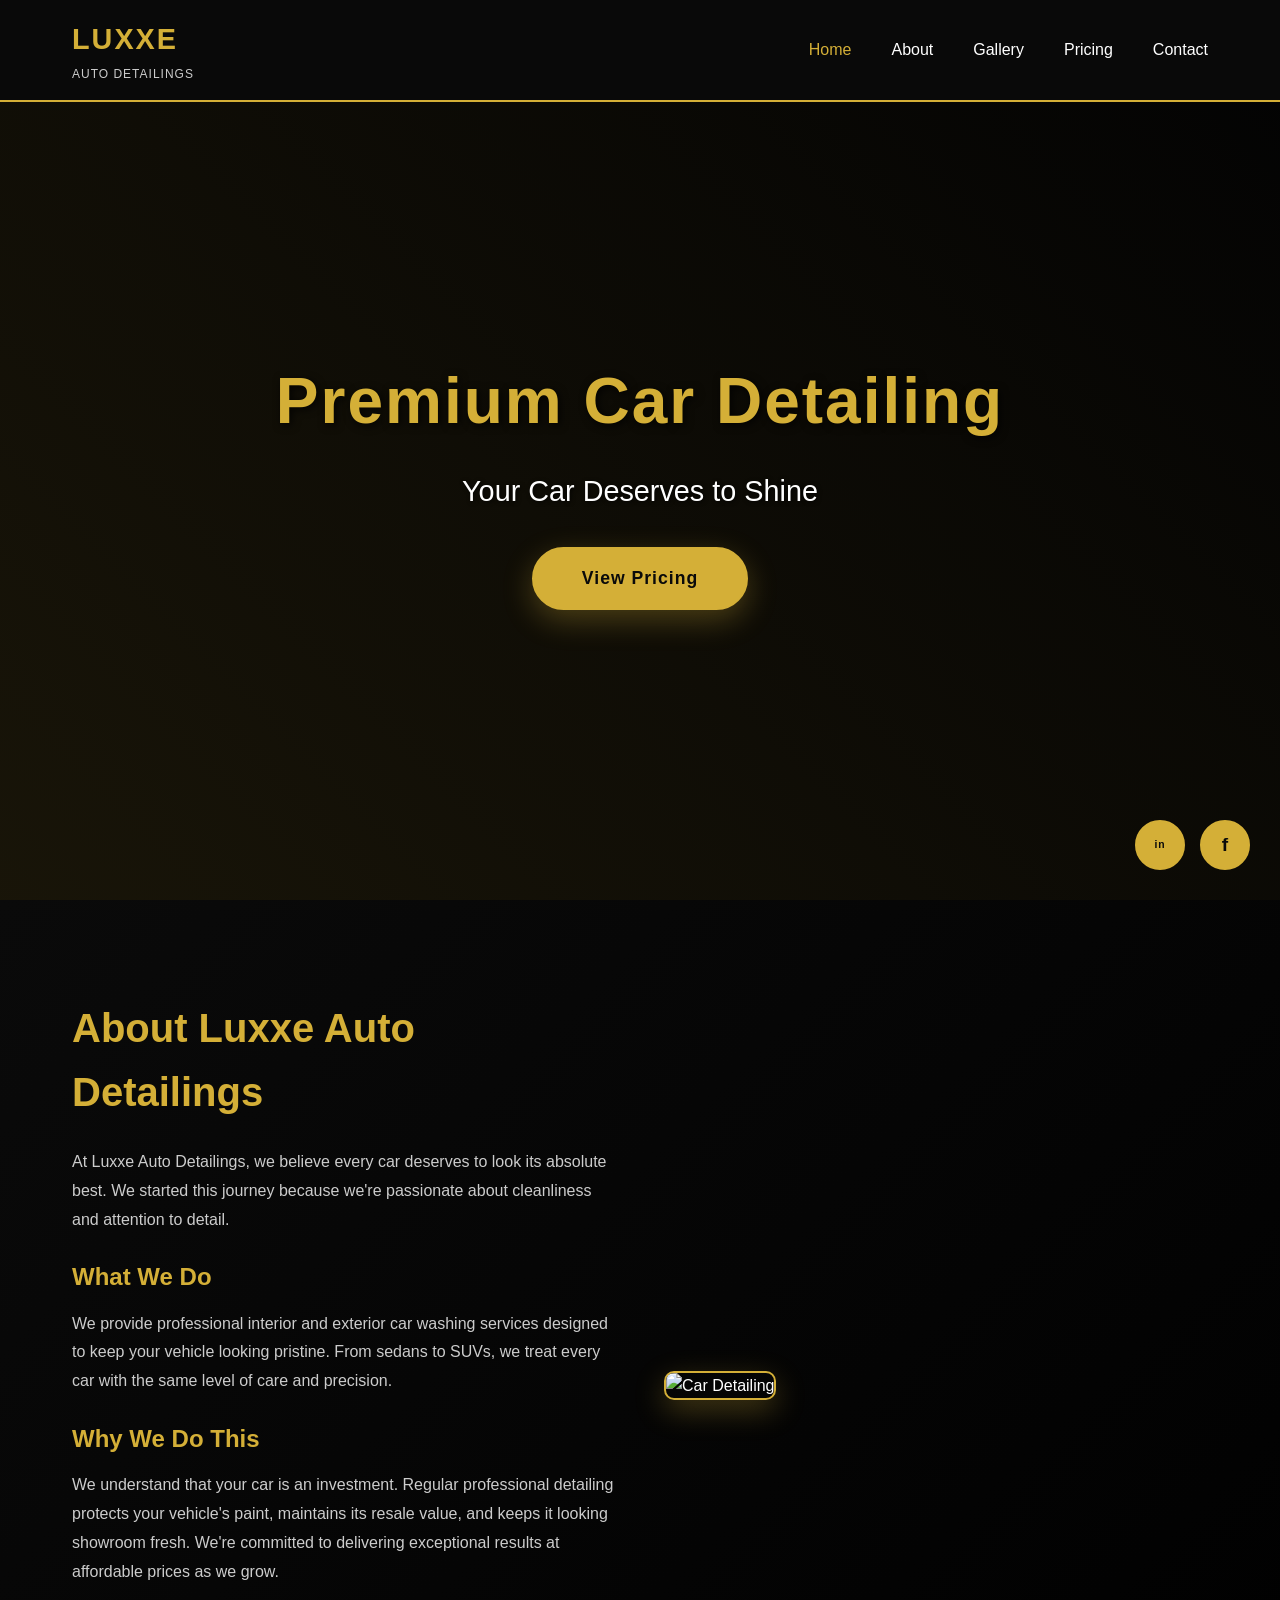
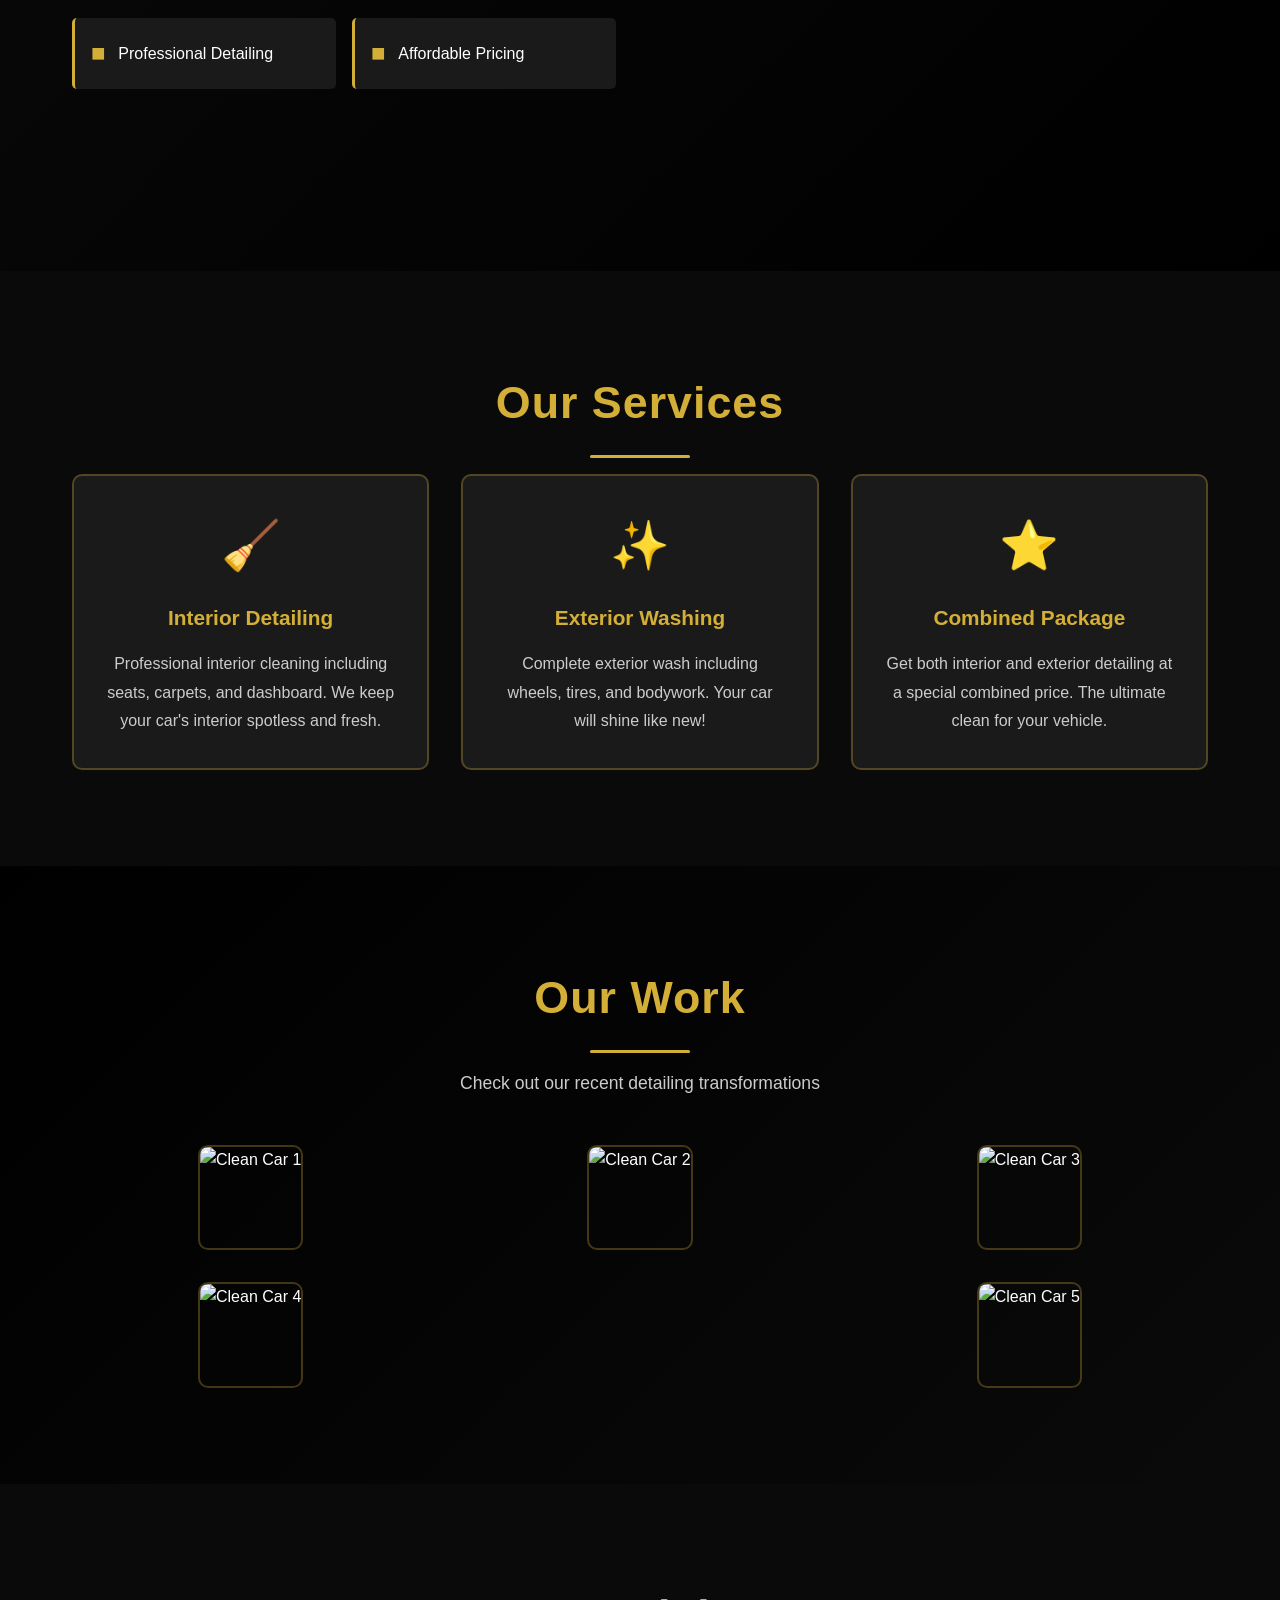
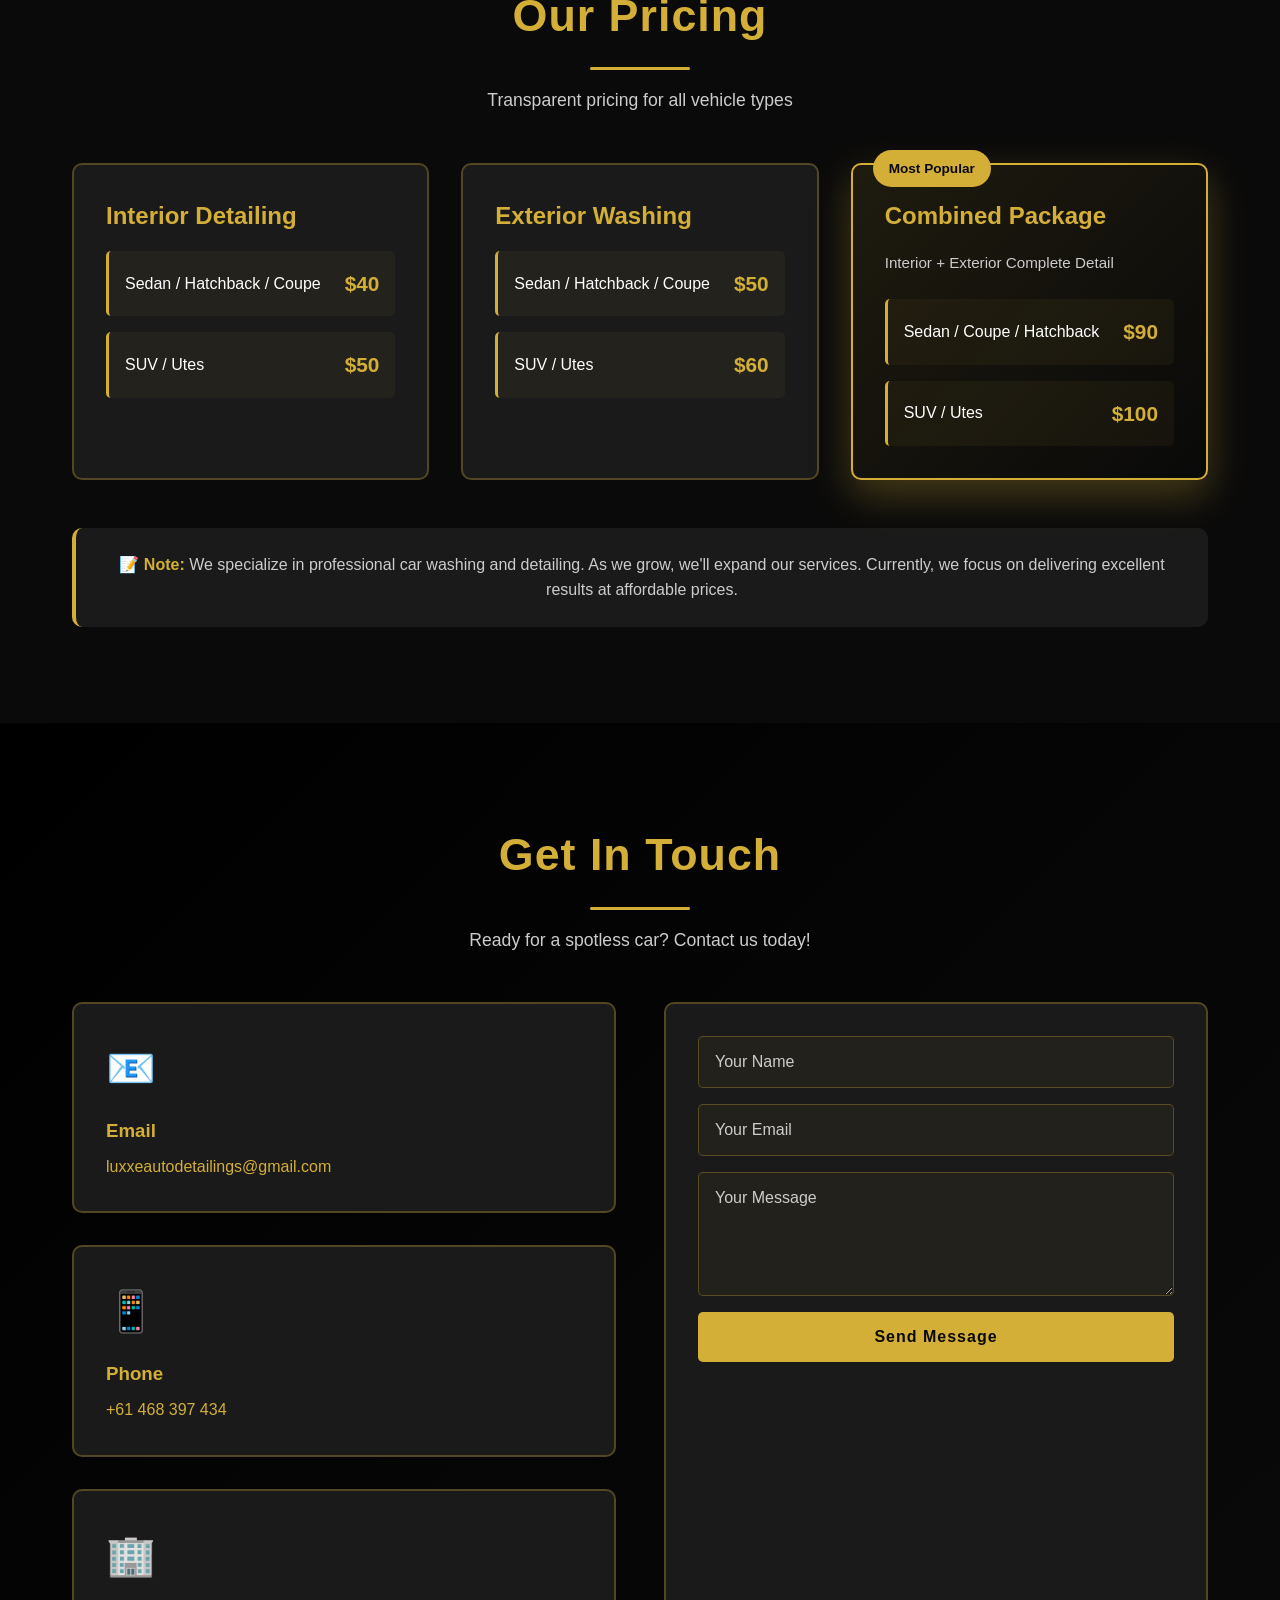
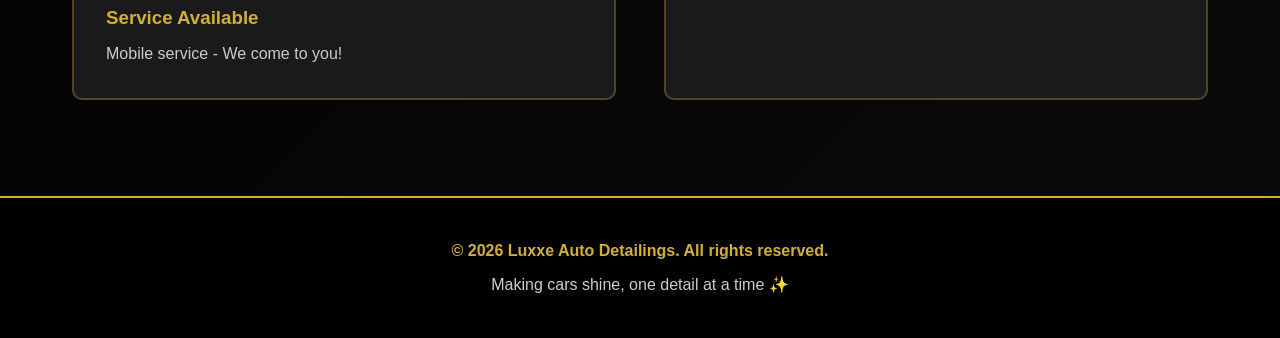
==== index.html @ a170ed8b "Add files via upload" ====
<!DOCTYPE html>
<html lang="en">
<head>
    <meta charset="UTF-8">
    <meta name="viewport" content="width=device-width, initial-scale=1.0">
    <title>Luxxe Auto Detailings - Professional Car Washing</title>
    <link rel="stylesheet" href="styles.css">
</head>
<body>
    <!-- Navigation -->
    <nav class="navbar">
        <div class="nav-container">
            <div class="logo">
                <span class="logo-text">LUXXE</span>
                <span class="logo-subtext">Auto Detailings</span>
            </div>
            <ul class="nav-links">
                <li><a href="#home" class="nav-link">Home</a></li>
                <li><a href="#about" class="nav-link">About</a></li>
                <li><a href="#gallery" class="nav-link">Gallery</a></li>
                <li><a href="#pricing" class="nav-link">Pricing</a></li>
                <li><a href="#contact" class="nav-link">Contact</a></li>
            </ul>
            <div class="hamburger">
                <span></span>
                <span></span>
                <span></span>
            </div>
        </div>
    </nav>

    <!-- Hero Section -->
    <section id="home" class="hero">
        <div class="hero-content">
            <h1>Premium Car Detailing</h1>
            <p>Your Car Deserves to Shine</p>
            <button class="cta-button" onclick="scrollToSection('pricing')">View Pricing</button>
        </div>
        <div class="hero-overlay"></div>
    </section>

    <!-- About Section -->
    <section id="about" class="about">
        <div class="container">
            <div class="about-content">
                <div class="about-text">
                    <h2>About Luxxe Auto Detailings</h2>
                    <p>At Luxxe Auto Detailings, we believe every car deserves to look its absolute best. We started this journey because we're passionate about cleanliness and attention to detail.</p>
                    
                    <h3>What We Do</h3>
                    <p>We provide professional interior and exterior car washing services designed to keep your vehicle looking pristine. From sedans to SUVs, we treat every car with the same level of care and precision.</p>
                    
                    <h3>Why We Do This</h3>
                    <p>We understand that your car is an investment. Regular professional detailing protects your vehicle's paint, maintains its resale value, and keeps it looking showroom fresh. We're committed to delivering exceptional results at affordable prices as we grow.</p>
                    
                    <div class="about-features">
                        <div class="feature">
                            <span class="feature-icon">■</span>
                            <span>Professional Detailing</span>
                        </div>
                        <div class="feature">
                            <span class="feature-icon">■</span>
                            <span>Affordable Pricing</span>
                        </div>
                        <div class="feature">
                            <span class="feature-icon">■</span>
                            <span>Quick Turnaround</span>
                        </div>
                        <div class="feature">
                            <span class="feature-icon">■</span>
                            <span>Attention to Detail</span>
                        </div>
                    </div>
                </div>
                <div class="about-image">
                    <img src="https://irp-cdn.multiscreensite.com/f02c38a6/img_2948.jpg?w=500&h=400&fit=crop" alt="Car Detailing">
                </div>
            </div>
        </div>
    </section>

    <!-- Services Section -->
    <section id="services" class="services">
        <div class="container">
            <h2 class="section-title">Our Services</h2>
            <div class="services-grid">
                <div class="service-card">
                    <div class="service-icon">🧹</div>
                    <h3>Interior Detailing</h3>
                    <p>Professional interior cleaning including seats, carpets, and dashboard. We keep your car's interior spotless and fresh.</p>
                </div>
                <div class="service-card">
                    <div class="service-icon">✨</div>
                    <h3>Exterior Washing</h3>
                    <p>Complete exterior wash including wheels, tires, and bodywork. Your car will shine like new!</p>
                </div>
                <div class="service-card">
                    <div class="service-icon">⭐</div>
                    <h3>Combined Package</h3>
                    <p>Get both interior and exterior detailing at a special combined price. The ultimate clean for your vehicle.</p>
                </div>
            </div>
        </div>
    </section>

    <!-- Gallery Section -->
    <section id="gallery" class="gallery">
        <div class="container">
            <h2 class="section-title">Our Work</h2>
            <p class="gallery-subtitle">Check out our recent detailing transformations</p>
            
            <div class="gallery-grid">
                <div class="gallery-item">
                    <img src="https://omikron.com.au/wp-content/uploads/2024/08/Washing-your-car-regularly.jpg?auto=compress&cs=tinysrgb&w=600" alt="Clean Car 1">
                    <div class="gallery-overlay">
                        <p>Luxury Sedan - Interior & Exterior</p>
                    </div>
                </div>
                <div class="gallery-item">
                    <img src="https://matickautowash.com/wp-content/uploads/Five-Things-To-Look-For-in-a-Car-Wash-scaled.jpg?auto=compress&cs=tinysrgb&w=600" alt="Clean Car 2">
                    <div class="gallery-overlay">
                        <p>Sports Car - Full Detail</p>
                    </div>
                </div>
                <div class="gallery-item">
                    <img src="https://www.valetconnections.com/wp-content/uploads/2022/05/car-detailing.jpg?auto=compress&cs=tinysrgb&w=600" alt="Clean Car 3">
                    <div class="gallery-overlay">
                        <p>SUV - Interior Cleaning</p>
                    </div>
                </div>
                <div class="gallery-item">
                    <img src="https://getneat.com.au/cdn/shop/files/IMG_2322.jpg?v=1737007257&width=4032?auto=compress&cs=tinysrgb&w=600" alt="Clean Car 4">
                    <div class="gallery-overlay">
                        <p>Hatchback - Exterior Wash</p>
                    </div>
                </div>
                <div class="gallery-item">
                    <img src="https://conciergecarwash.com.au/wp-content/uploads/2020/09/Super-Wash-e1600656445898.jpg?auto=compress&cs=tinysrgb&w=600" alt="Clean Car 5">
                    <div class="gallery-overlay">
                        <p>Sedan - Full Treatment</p>
                    </div>
                </div>
            </div>
        </div>
    </section>
    <section id="pricing" class="pricing">
        <div class="container">
            <h2 class="section-title">Our Pricing</h2>
            <p class="pricing-subtitle">Transparent pricing for all vehicle types</p>
            
            <div class="pricing-tables">
                <!-- Interior Pricing -->
                <div class="pricing-card">
                    <h3 class="pricing-card-title">Interior Detailing</h3>
                    <div class="pricing-list">
                        <div class="pricing-item">
                            <span class="vehicle-type">Sedan / Hatchback / Coupe</span>
                            <span class="price">$40</span>
                        </div>
                        <div class="pricing-item">
                            <span class="vehicle-type">SUV / Utes</span>
                            <span class="price">$50</span>
                        </div>
                    </div>
                </div>

                <!-- Exterior Pricing -->
                <div class="pricing-card">
                    <h3 class="pricing-card-title">Exterior Washing</h3>
                    <div class="pricing-list">
                        <div class="pricing-item">
                            <span class="vehicle-type">Sedan / Hatchback / Coupe</span>
                            <span class="price">$50</span>
                        </div>
                        <div class="pricing-item">
                            <span class="vehicle-type">SUV / Utes</span>
                            <span class="price">$60</span>
                        </div>
                    </div>
                </div>

                <!-- Combined Package Pricing -->
                <div class="pricing-card featured">
                    <div class="featured-badge">Most Popular</div>
                    <h3 class="pricing-card-title">Combined Package</h3>
                    <p class="pricing-description">Interior + Exterior Complete Detail</p>
                    <div class="pricing-list">
                        <div class="pricing-item">
                            <span class="vehicle-type">Sedan / Coupe / Hatchback</span>
                            <span class="price">$90</span>
                        </div>
                        <div class="pricing-item">
                            <span class="vehicle-type">SUV / Utes</span>
                            <span class="price">$100</span>
                        </div>
                    </div>
                </div>
            </div>

            <div class="pricing-note">
                <p>📝 <strong>Note:</strong> We specialize in professional car washing and detailing. As we grow, we'll expand our services. Currently, we focus on delivering excellent results at affordable prices.</p>
            </div>
        </div>
    </section>

    <!-- Contact Section -->
    <section id="contact" class="contact">
        <div class="container">
            <h2 class="section-title">Get In Touch</h2>
            <p class="contact-subtitle">Ready for a spotless car? Contact us today!</p>

            <div class="contact-content">
                <div class="contact-info">
                    <div class="contact-item">
                        <div class="contact-icon">📧</div>
                        <h3>Email</h3>
                        <p><a href="mailto:luxxeautodetailings@gmail.com">luxxeautodetailings@gmail.com</a></p>
                    </div>
                    <div class="contact-item">
                        <div class="contact-icon">📱</div>
                        <h3>Phone</h3>
                        <p><a href="tel:+61468397434">+61 468 397 434</a></p>
                    </div>
                    <div class="contact-item">
                        <div class="contact-icon">🏢</div>
                        <h3>Service Available</h3>
                        <p>Mobile service - We come to you!</p>
                    </div>
                </div>
                
                <div class="social-links">
                    <a href="https://www.instagram.com/luxxe.auto" target="_blank" class="social-link instagram"></a>
                    <a href="https://www.facebook.com/people/Luxxe-AutoDetailing/pfbid0qmL8zgjswH6nRAWx5TfrChXpJFnxT5W8GENmQ5WKRzMLPjFRiMXcAL5WpWUpm2TUl/?mibextid=wwXlfr&rdid=W7EuFSaMCRReKqAM&share_url=https%3A%2F%2Fwww.facebook.com%2Fshare%2F18cnWTxpHY%2F%3Fmibextid%3DwwXlfr" target="_blank" class="social-link facebook"></a>
                </div>

                <form class="contact-form" id="contactForm">
                    <div class="form-group">
                        <input type="text" placeholder="Your Name" required>
                    </div>
                    <div class="form-group">
                        <input type="email" placeholder="Your Email" required>
                    </div>
                    <div class="form-group">
                        <textarea placeholder="Your Message" rows="5" required></textarea>
                    </div>
                    <button type="submit" class="submit-btn">Send Message</button>
                </form>
            </div>
        </div>
    </section>

    <!-- Footer -->
    <footer class="footer">
        <div class="container">
            <p>&copy; 2026 Luxxe Auto Detailings. All rights reserved.</p>
            <p>Making cars shine, one detail at a time ✨</p>
        </div>
    </footer>

    <script src="script.js"></script>
</body>
</html>
---- styles.css ----
* {
    margin: 0;
    padding: 0;
    box-sizing: border-box;
}

:root {
    --primary-gold: #d4af37;
    --dark-gold: #aa8c2c;
    --dark-bg: #0a0a0a;
    --darker-bg: #000000;
    --light-text: #ffffff;
    --muted-text: #cccccc;
    --card-bg: #1a1a1a;
    --border-gold: rgba(212, 175, 55, 0.3);
}

html {
    scroll-behavior: smooth;
}

body {
    font-family: 'Segoe UI', Tahoma, Geneva, Verdana, sans-serif;
    background-color: var(--dark-bg);
    color: var(--light-text);
    line-height: 1.6;
    overflow-x: hidden;
}

.container {
    max-width: 1200px;
    margin: 0 auto;
    padding: 0 2rem;
}

/* Navigation */
.navbar {
    position: fixed;
    top: 0;
    width: 100%;
    background: rgba(10, 10, 10, 0.95);
    backdrop-filter: blur(10px);
    border-bottom: 2px solid var(--primary-gold);
    z-index: 1000;
    padding: 1rem 0;
}

.nav-container {
    max-width: 1200px;
    margin: 0 auto;
    padding: 0 2rem;
    display: flex;
    justify-content: space-between;
    align-items: center;
}

.logo {
    display: flex;
    flex-direction: column;
    align-items: flex-start;
    gap: 0.2rem;
}

.logo-text {
    font-size: 1.8rem;
    font-weight: bold;
    color: var(--primary-gold);
    letter-spacing: 2px;
}

.logo-subtext {
    font-size: 0.75rem;
    color: var(--muted-text);
    letter-spacing: 1px;
    text-transform: uppercase;
}

.nav-links {
    display: flex;
    list-style: none;
    gap: 2.5rem;
}

.nav-link {
    color: var(--light-text);
    text-decoration: none;
    transition: all 0.3s ease;
    position: relative;
    font-weight: 500;
}

.nav-link:hover {
    color: var(--primary-gold);
}

.nav-link::after {
    content: '';
    position: absolute;
    bottom: -8px;
    left: 0;
    width: 0;
    height: 2px;
    background: var(--primary-gold);
    transition: width 0.3s ease;
}

.nav-link:hover::after {
    width: 100%;
}

.hamburger {
    display: none;
    flex-direction: column;
    cursor: pointer;
}

.hamburger span {
    width: 25px;
    height: 3px;
    background: var(--primary-gold);
    margin: 5px 0;
    transition: 0.3s;
    border-radius: 2px;
}

/* Hero Section */
.hero {
    margin-top: 60px;
    min-height: calc(100vh - 60px);
    background: linear-gradient(135deg, rgba(0, 0, 0, 0.5) 0%, rgba(0, 0, 0, 0.6) 100%),
                url('https://images.pexels.com/photos/3807517/pexels-photo-3807517.jpeg?auto=compress&cs=tinysrgb&w=1200') center/cover;
    background-attachment: fixed;
    display: flex;
    align-items: center;
    justify-content: center;
    position: relative;
    overflow: hidden;
}

.hero::before {
    content: '';
    position: absolute;
    top: 0;
    left: 0;
    right: 0;
    bottom: 0;
    background: rgba(0, 0, 0, 0.3);
    z-index: 1;
}

.hero-overlay {
    position: absolute;
    top: 0;
    left: 0;
    right: 0;
    bottom: 0;
    background: linear-gradient(45deg, rgba(212, 175, 55, 0.1) 0%, transparent 100%);
    z-index: 2;
}

.hero-content {
    z-index: 10;
    text-align: center;
    animation: fadeInUp 0.8s ease;
}

.hero h1 {
    font-size: 4rem;
    font-weight: bold;
    margin-bottom: 1rem;
    color: var(--primary-gold);
    text-shadow: 2px 2px 8px rgba(0, 0, 0, 0.8);
    letter-spacing: 2px;
}

.hero p {
    font-size: 1.8rem;
    color: var(--light-text);
    margin-bottom: 2rem;
    text-shadow: 1px 1px 4px rgba(0, 0, 0, 0.8);
}

.cta-button {
    padding: 1.2rem 3rem;
    font-size: 1.1rem;
    font-weight: 600;
    border: 2px solid var(--primary-gold);
    background: var(--primary-gold);
    color: var(--dark-bg);
    border-radius: 50px;
    cursor: pointer;
    transition: all 0.3s ease;
    box-shadow: 0 10px 30px rgba(212, 175, 55, 0.3);
    letter-spacing: 1px;
}

.cta-button:hover {
    transform: translateY(-3px);
    box-shadow: 0 15px 40px rgba(212, 175, 55, 0.5);
    background: transparent;
    color: var(--primary-gold);
}

/* About Section */
.about {
    padding: 6rem 2rem;
    background: linear-gradient(135deg, var(--dark-bg) 0%, var(--darker-bg) 100%);
}

.about-content {
    display: grid;
    grid-template-columns: 1fr 1fr;
    gap: 3rem;
    align-items: center;
}

.about h2 {
    font-size: 2.5rem;
    color: var(--primary-gold);
    margin-bottom: 1.5rem;
}

.about h3 {
    font-size: 1.5rem;
    color: var(--primary-gold);
    margin-top: 1.5rem;
    margin-bottom: 0.8rem;
}

.about p {
    color: var(--muted-text);
    margin-bottom: 1rem;
    line-height: 1.8;
}

.about-features {
    display: grid;
    grid-template-columns: 1fr 1fr;
    gap: 1rem;
    margin-top: 2rem;
}

.feature {
    display: flex;
    align-items: center;
    gap: 0.8rem;
    padding: 1rem;
    background: var(--card-bg);
    border-left: 3px solid var(--primary-gold);
    border-radius: 5px;
    transition: all 0.3s ease;
}

.feature:hover {
    transform: translateX(10px);
    box-shadow: 0 5px 15px rgba(212, 175, 55, 0.2);
}

.feature-icon {
    font-size: 1.5rem;
    color: var(--primary-gold);
}

.feature span:last-child {
    color: var(--light-text);
    font-weight: 500;
}

.about-image img {
    width: 100%;
    border-radius: 10px;
    border: 2px solid var(--primary-gold);
    box-shadow: 0 10px 30px rgba(212, 175, 55, 0.3);
    transition: transform 0.3s ease;
}

.about-image img:hover {
    transform: scale(1.02);
}

/* Sections */
.section-title {
    font-size: 2.8rem;
    font-weight: bold;
    text-align: center;
    margin-bottom: 1rem;
    color: var(--primary-gold);
    letter-spacing: 1px;
    position: relative;
}

.section-title::after {
    content: '';
    display: block;
    width: 100px;
    height: 3px;
    background: var(--primary-gold);
    margin: 1rem auto 0;
    border-radius: 2px;
}

.services {
    padding: 6rem 2rem;
    background: var(--dark-bg);
}

.gallery-subtitle,
.pricing-subtitle,
.contact-subtitle {
    text-align: center;
    color: var(--muted-text);
    font-size: 1.1rem;
    margin-bottom: 3rem;
}

/* Services Grid */
.services-grid {
    display: grid;
    grid-template-columns: repeat(auto-fit, minmax(280px, 1fr));
    gap: 2rem;
}

.service-card {
    background: var(--card-bg);
    padding: 2rem;
    border-radius: 10px;
    border: 2px solid var(--border-gold);
    text-align: center;
    transition: all 0.3s ease;
    cursor: pointer;
}

.service-card:hover {
    border-color: var(--primary-gold);
    box-shadow: 0 10px 30px rgba(212, 175, 55, 0.2);
    transform: translateY(-10px);
}

.service-icon {
    font-size: 3rem;
    margin-bottom: 1rem;
}

.service-card h3 {
    color: var(--primary-gold);
    font-size: 1.3rem;
    margin-bottom: 1rem;
}

.service-card p {
    color: var(--muted-text);
    line-height: 1.8;
}

/* Gallery */
.gallery {
    padding: 6rem 2rem;
    background: linear-gradient(135deg, var(--darker-bg) 0%, var(--dark-bg) 100%);
}

.gallery-grid {
    display: grid;
    grid-template-columns: repeat(3, minmax(260px, 1fr));
    gap: 2rem;
    justify-items: center;
    margin: 0 auto;
    max-width: 1200px;
}

.gallery-item {
    position: relative;
    overflow: hidden;
    border-radius: 10px;
    aspect-ratio: 1;
    cursor: pointer;
    border: 2px solid var(--border-gold);
    transition: all 0.3s ease;
    animation: slideInUp 0.6s ease forwards;
}

.gallery-item:nth-child(1) { animation-delay: 0.1s; }
.gallery-item:nth-child(2) { animation-delay: 0.2s; }
.gallery-item:nth-child(3) { animation-delay: 0.3s; }
.gallery-item:nth-child(4) { animation-delay: 0.4s; grid-column: 1 / 2; }
.gallery-item:nth-child(5) { animation-delay: 0.5s; grid-column: 3 / 4; }

@media (max-width: 768px) {
    .gallery-grid {
        grid-template-columns: repeat(auto-fit, minmax(200px, 1fr));
    }
    .gallery-item:nth-child(4),
    .gallery-item:nth-child(5) {
        grid-column: auto;
    }
}

.gallery-item:hover {
    border-color: var(--primary-gold);
    box-shadow: 0 15px 40px rgba(212, 175, 55, 0.3);
    transform: translateY(-10px);
}

.gallery-item img {
    width: 100%;
    height: 100%;
    object-fit: cover;
    transition: transform 0.3s ease;
}

.gallery-item:hover img {
    transform: scale(1.1);
}

.gallery-overlay {
    position: absolute;
    top: 0;
    left: 0;
    right: 0;
    bottom: 0;
    background: rgba(0, 0, 0, 0.7);
    display: flex;
    align-items: center;
    justify-content: center;
    opacity: 0;
    transition: opacity 0.3s ease;
}

.gallery-item:hover .gallery-overlay {
    opacity: 1;
}

.gallery-overlay p {
    color: var(--primary-gold);
    font-size: 1.2rem;
    font-weight: 600;
    text-align: center;
    padding: 1rem;
}

/* Pricing */
.pricing {
    padding: 6rem 2rem;
    background: var(--dark-bg);
}

.pricing-tables {
    display: grid;
    grid-template-columns: repeat(auto-fit, minmax(300px, 1fr));
    gap: 2rem;
    margin-bottom: 3rem;
}

.pricing-card {
    background: var(--card-bg);
    padding: 2rem;
    border-radius: 10px;
    border: 2px solid var(--border-gold);
    transition: all 0.3s ease;
    position: relative;
}

.pricing-card:hover {
    border-color: var(--primary-gold);
    box-shadow: 0 10px 30px rgba(212, 175, 55, 0.2);
}

.pricing-card.featured {
    border: 2px solid var(--primary-gold);
    background: linear-gradient(135deg, rgba(212, 175, 55, 0.1) 0%, rgba(0, 0, 0, 0) 100%);
    transform: scale(1.05);
    box-shadow: 0 15px 40px rgba(212, 175, 55, 0.3);
}

.featured-badge {
    position: absolute;
    top: -15px;
    left: 20px;
    background: var(--primary-gold);
    color: var(--dark-bg);
    padding: 0.5rem 1rem;
    border-radius: 20px;
    font-size: 0.85rem;
    font-weight: 600;
}

.pricing-card-title {
    color: var(--primary-gold);
    font-size: 1.5rem;
    margin-bottom: 1rem;
}

.pricing-description {
    color: var(--muted-text);
    font-size: 0.95rem;
    margin-bottom: 1.5rem;
}

.pricing-list {
    display: flex;
    flex-direction: column;
    gap: 1rem;
}

.pricing-item {
    display: flex;
    justify-content: space-between;
    align-items: center;
    padding: 1rem;
    background: rgba(212, 175, 55, 0.05);
    border-left: 3px solid var(--primary-gold);
    border-radius: 5px;
    transition: all 0.3s ease;
}

.pricing-item:hover {
    background: rgba(212, 175, 55, 0.1);
    transform: translateX(5px);
}

.vehicle-type {
    color: var(--light-text);
    font-weight: 500;
}

.price {
    color: var(--primary-gold);
    font-size: 1.3rem;
    font-weight: bold;
}

.pricing-note {
    background: var(--card-bg);
    padding: 1.5rem;
    border-radius: 10px;
    border-left: 4px solid var(--primary-gold);
    text-align: center;
}

.pricing-note p {
    color: var(--muted-text);
}

.pricing-note strong {
    color: var(--primary-gold);
}

/* Contact */
.contact {
    padding: 6rem 2rem;
    background: linear-gradient(135deg, var(--darker-bg) 0%, var(--dark-bg) 100%);
}

.contact-content {
    display: grid;
    grid-template-columns: 1fr 1fr;
    gap: 3rem;
    margin-top: 3rem;
}

.contact-info {
    display: flex;
    flex-direction: column;
    gap: 2rem;
}

.contact-item {
    background: var(--card-bg);
    padding: 2rem;
    border-radius: 10px;
    border: 2px solid var(--border-gold);
    transition: all 0.3s ease;
}

.contact-item:hover {
    border-color: var(--primary-gold);
    box-shadow: 0 10px 30px rgba(212, 175, 55, 0.2);
    transform: translateY(-5px);
}

.contact-icon {
    font-size: 2.5rem;
    margin-bottom: 1rem;
}

.contact-item h3 {
    color: var(--primary-gold);
    margin-bottom: 0.5rem;
}

.contact-item p {
    color: var(--muted-text);
}

.contact-item a {
    color: var(--primary-gold);
    text-decoration: none;
    transition: all 0.3s ease;
}

.contact-item a:hover {
    text-decoration: underline;
}

/* Social Media Links */
.social-links {
    position: fixed;
    bottom: 30px;
    right: 30px;
    display: flex;
    gap: 15px;
    z-index: 100;
}

.social-link {
    width: 50px;
    height: 50px;
    border-radius: 50%;
    background: var(--primary-gold);
    display: flex;
    align-items: center;
    justify-content: center;
    transition: all 0.3s ease;
    border: 2px solid var(--primary-gold);
    text-decoration: none;
    font-weight: bold;
    color: var(--dark-bg);
    font-size: 1.5rem;
}

.social-link:hover {
    transform: scale(1.1);
    background: transparent;
    color: var(--primary-gold);
    box-shadow: 0 5px 15px rgba(212, 175, 55, 0.4);
}

.social-link.instagram::before {
    content: 'in';
    font-size: 0.65rem;
    letter-spacing: 1px;
    font-weight: bold;
}

.social-link.facebook::before {
    content: 'f';
    font-size: 1.2rem;
    font-weight: bold;
}

/* Contact Form */
.contact-form {
    background: var(--card-bg);
    padding: 2rem;
    border-radius: 10px;
    border: 2px solid var(--border-gold);
    display: flex;
    flex-direction: column;
    gap: 1rem;
}

.form-group {
    display: flex;
}

.form-group input,
.form-group textarea {
    width: 100%;
    padding: 1rem;
    background: rgba(212, 175, 55, 0.05);
    border: 1px solid var(--border-gold);
    color: var(--light-text);
    border-radius: 5px;
    font-family: inherit;
    font-size: 1rem;
    transition: all 0.3s ease;
}

.form-group input::placeholder,
.form-group textarea::placeholder {
    color: var(--muted-text);
}

.form-group input:focus,
.form-group textarea:focus {
    outline: none;
    border-color: var(--primary-gold);
    background: rgba(212, 175, 55, 0.1);
    box-shadow: 0 0 10px rgba(212, 175, 55, 0.2);
}

.submit-btn {
    padding: 1rem 2rem;
    background: var(--primary-gold);
    color: var(--dark-bg);
    border: none;
    border-radius: 5px;
    font-size: 1rem;
    font-weight: 600;
    cursor: pointer;
    transition: all 0.3s ease;
    letter-spacing: 1px;
}

.submit-btn:hover {
    background: var(--dark-gold);
    transform: translateY(-3px);
    box-shadow: 0 10px 25px rgba(212, 175, 55, 0.3);
}

/* Footer */
.footer {
    background: var(--darker-bg);
    border-top: 2px solid var(--primary-gold);
    padding: 2rem;
    text-align: center;
}

.footer p {
    color: var(--muted-text);
    margin: 0.5rem 0;
}

.footer p:first-child {
    color: var(--primary-gold);
    font-weight: 600;
}

/* Animations */
@keyframes fadeInUp {
    from {
        opacity: 0;
        transform: translateY(30px);
    }
    to {
        opacity: 1;
        transform: translateY(0);
    }
}

.service-card,
.pricing-card,
.contact-item {
    animation: fadeInUp 0.6s ease forwards;
}

.service-card:nth-child(1) { animation-delay: 0.1s; }
.service-card:nth-child(2) { animation-delay: 0.2s; }
.service-card:nth-child(3) { animation-delay: 0.3s; }

/* Responsive Design */
@media (max-width: 768px) {
    .nav-links {
        display: none;
    }

    .hamburger {
        display: flex;
    }

    .hero h1 {
        font-size: 2.5rem;
    }

    .hero p {
        font-size: 1.3rem;
    }

    .about-content {
        grid-template-columns: 1fr;
    }

    .about-features {
        grid-template-columns: 1fr;
    }

    .contact-content {
        grid-template-columns: 1fr;
    }

    .pricing-card.featured {
        transform: scale(1);
    }

    .gallery-grid {
        grid-template-columns: repeat(auto-fit, minmax(200px, 1fr));
    }

    .section-title {
        font-size: 2rem;
    }

    .social-links {
        bottom: 20px;
        right: 20px;
        gap: 10px;
    }

    .social-link {
        width: 45px;
        height: 45px;
        font-size: 1.2rem;
    }
}

@media (max-width: 480px) {
    .nav-container {
        padding: 0 1rem;
    }

    .hero {
        margin-top: 50px;
        min-height: calc(100vh - 50px);
    }

    .hero h1 {
        font-size: 1.8rem;
    }

    .hero p {
        font-size: 1rem;
    }

    .cta-button {
        padding: 0.8rem 2rem;
        font-size: 0.95rem;
    }

    .section-title {
        font-size: 1.5rem;
    }

    .about,
    .services,
    .gallery,
    .pricing,
    .contact {
        padding: 3rem 1rem;
    }

    .services-grid,
    .pricing-tables {
        grid-template-columns: 1fr;
    }
}
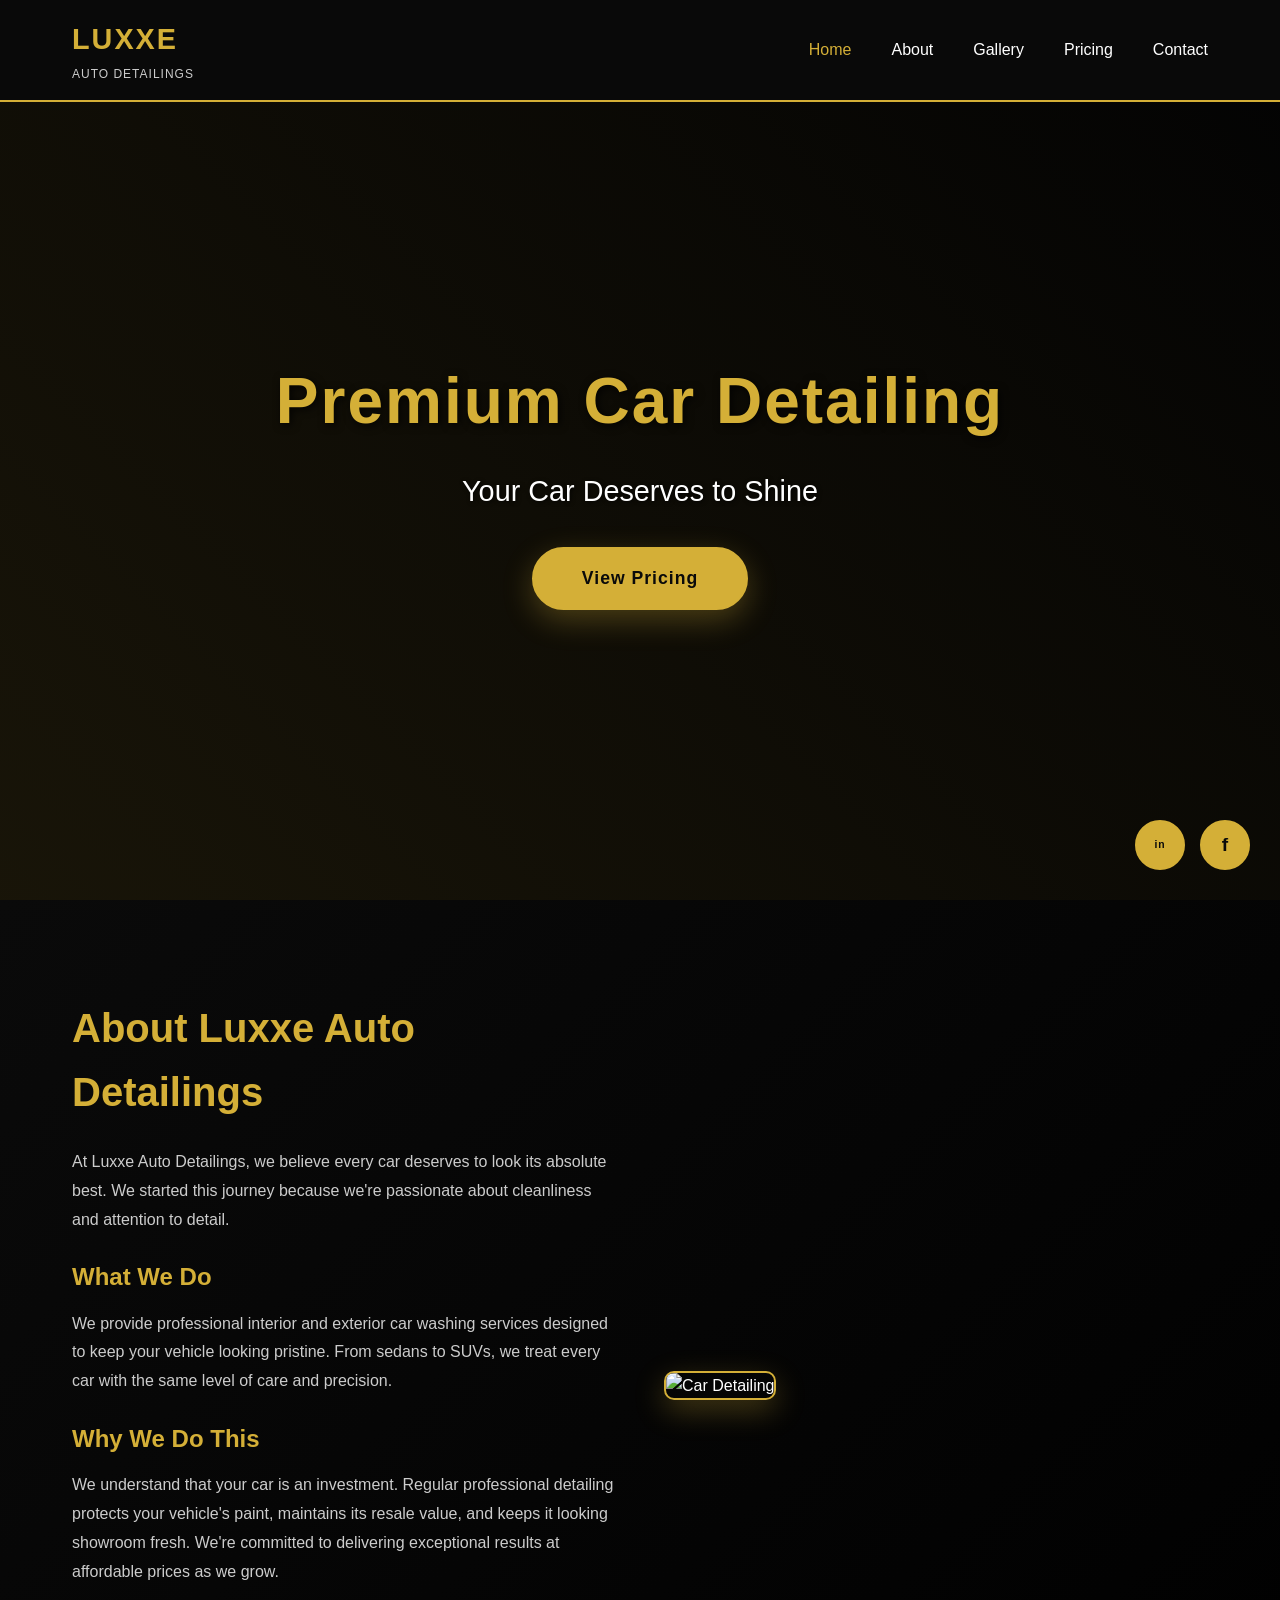
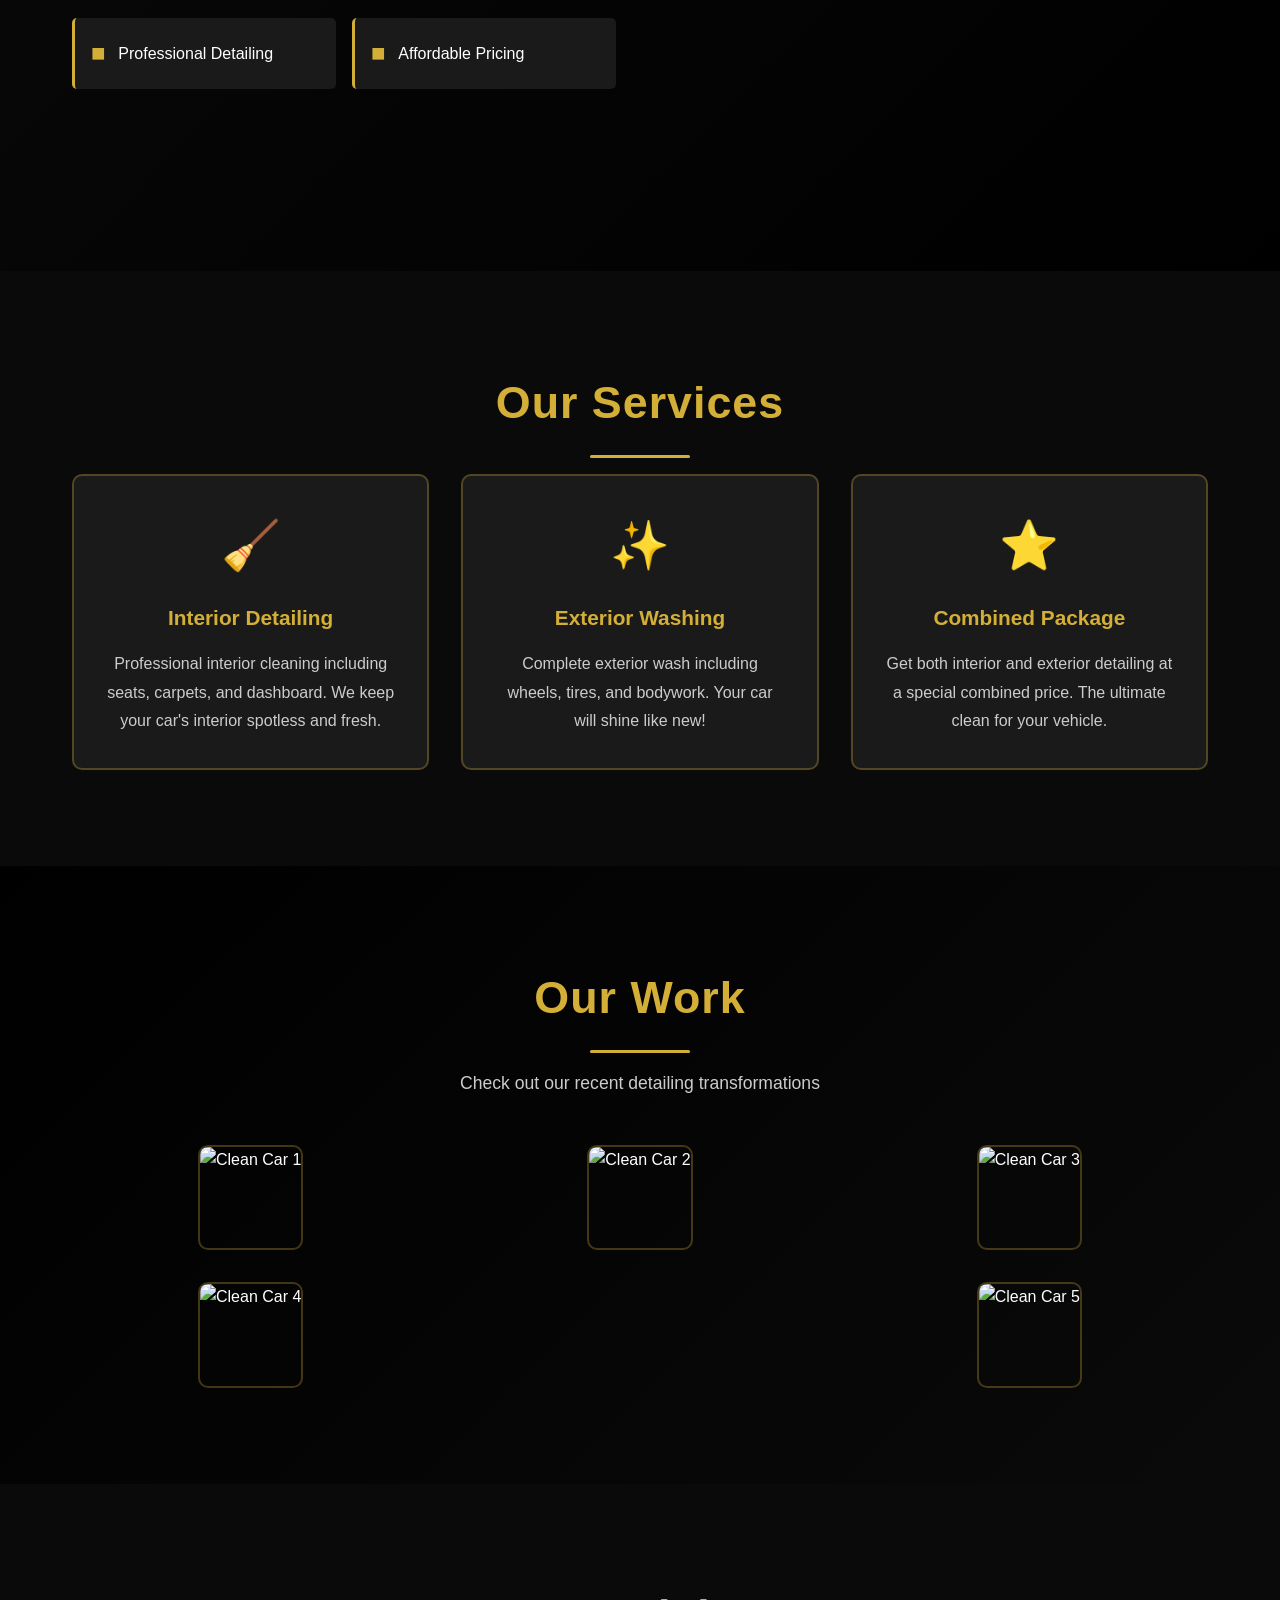
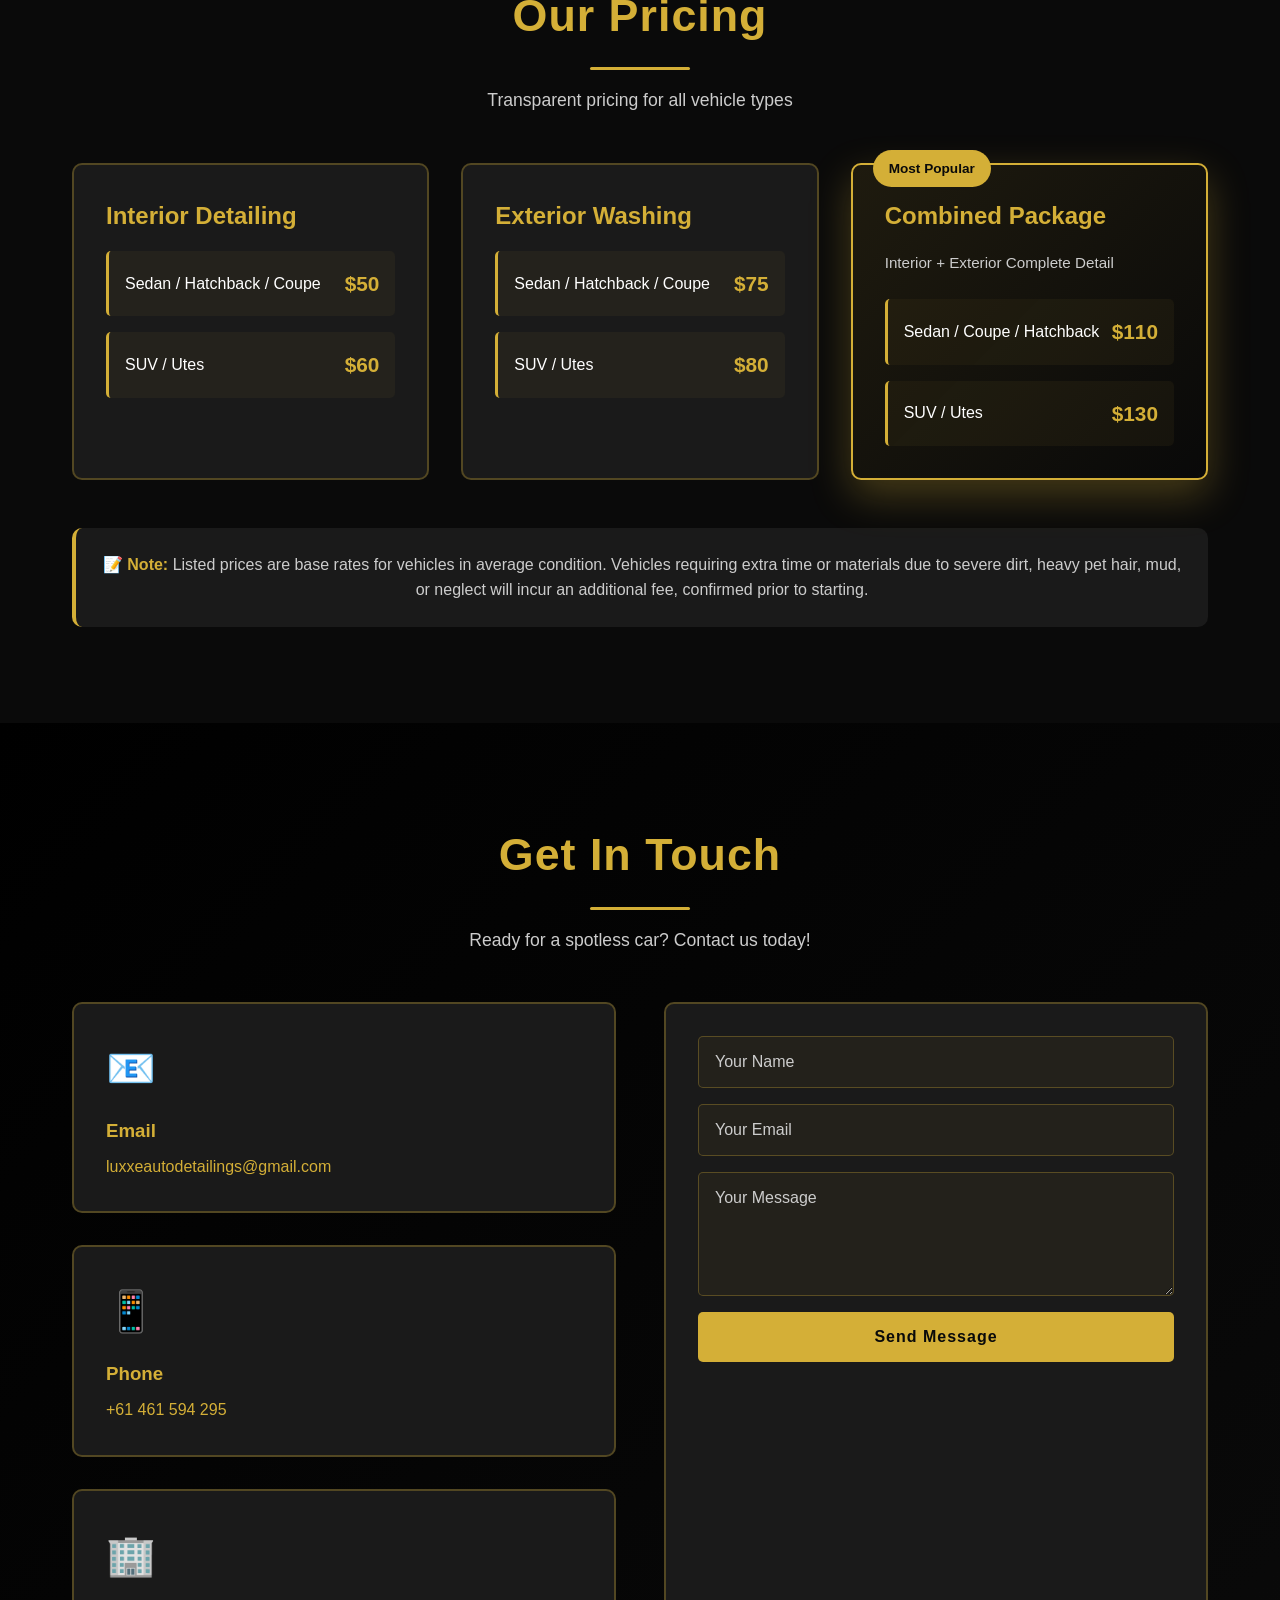
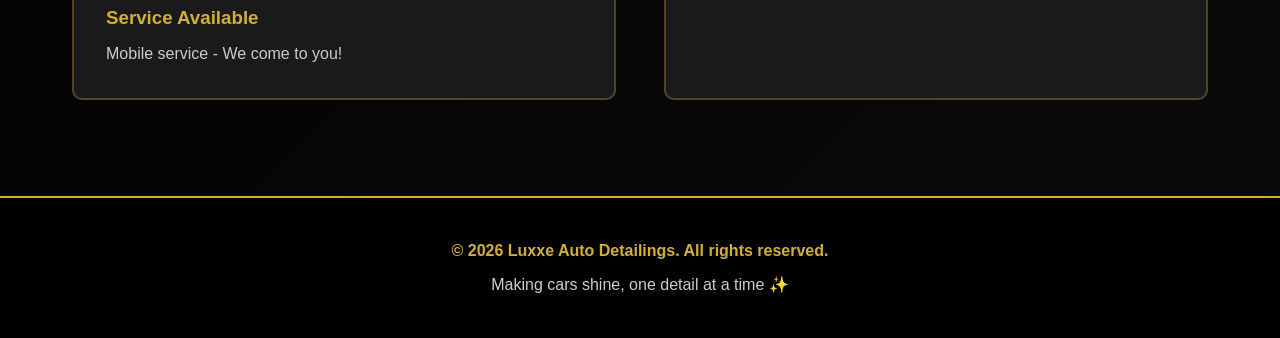
==== commit 25cc1329: "Update index.html" ====
--- a/index.html
+++ b/index.html
@@ -155,11 +155,11 @@
                     <div class="pricing-list">
                         <div class="pricing-item">
                             <span class="vehicle-type">Sedan / Hatchback / Coupe</span>
-                            <span class="price">$40</span>
+                            <span class="price">$50</span>
                         </div>
                         <div class="pricing-item">
                             <span class="vehicle-type">SUV / Utes</span>
-                            <span class="price">$50</span>
+                            <span class="price">$60</span>
                         </div>
                     </div>
                 </div>
@@ -170,11 +170,11 @@
                     <div class="pricing-list">
                         <div class="pricing-item">
                             <span class="vehicle-type">Sedan / Hatchback / Coupe</span>
-                            <span class="price">$50</span>
+                            <span class="price">$75</span>
                         </div>
                         <div class="pricing-item">
                             <span class="vehicle-type">SUV / Utes</span>
-                            <span class="price">$60</span>
+                            <span class="price">$80</span>
                         </div>
                     </div>
                 </div>
@@ -187,18 +187,18 @@
                     <div class="pricing-list">
                         <div class="pricing-item">
                             <span class="vehicle-type">Sedan / Coupe / Hatchback</span>
-                            <span class="price">$90</span>
+                            <span class="price">$110</span>
                         </div>
                         <div class="pricing-item">
                             <span class="vehicle-type">SUV / Utes</span>
-                            <span class="price">$100</span>
+                            <span class="price">$130</span>
                         </div>
                     </div>
                 </div>
             </div>
 
             <div class="pricing-note">
-                <p>📝 <strong>Note:</strong> We specialize in professional car washing and detailing. As we grow, we'll expand our services. Currently, we focus on delivering excellent results at affordable prices.</p>
+                <p>📝 <strong>Note:</strong>  Listed prices are base rates for vehicles in average condition. Vehicles requiring extra time or materials due to severe dirt, heavy pet hair, mud, or neglect will incur an additional fee, confirmed prior to starting.</p>
             </div>
         </div>
     </section>
@@ -219,7 +219,7 @@
                     <div class="contact-item">
                         <div class="contact-icon">📱</div>
                         <h3>Phone</h3>
-                        <p><a href="tel:+61468397434">+61 468 397 434</a></p>
+                        <p><a href="tel:+61468397434">+61 461 594 295</a></p>
                     </div>
                     <div class="contact-item">
                         <div class="contact-icon">🏢</div>
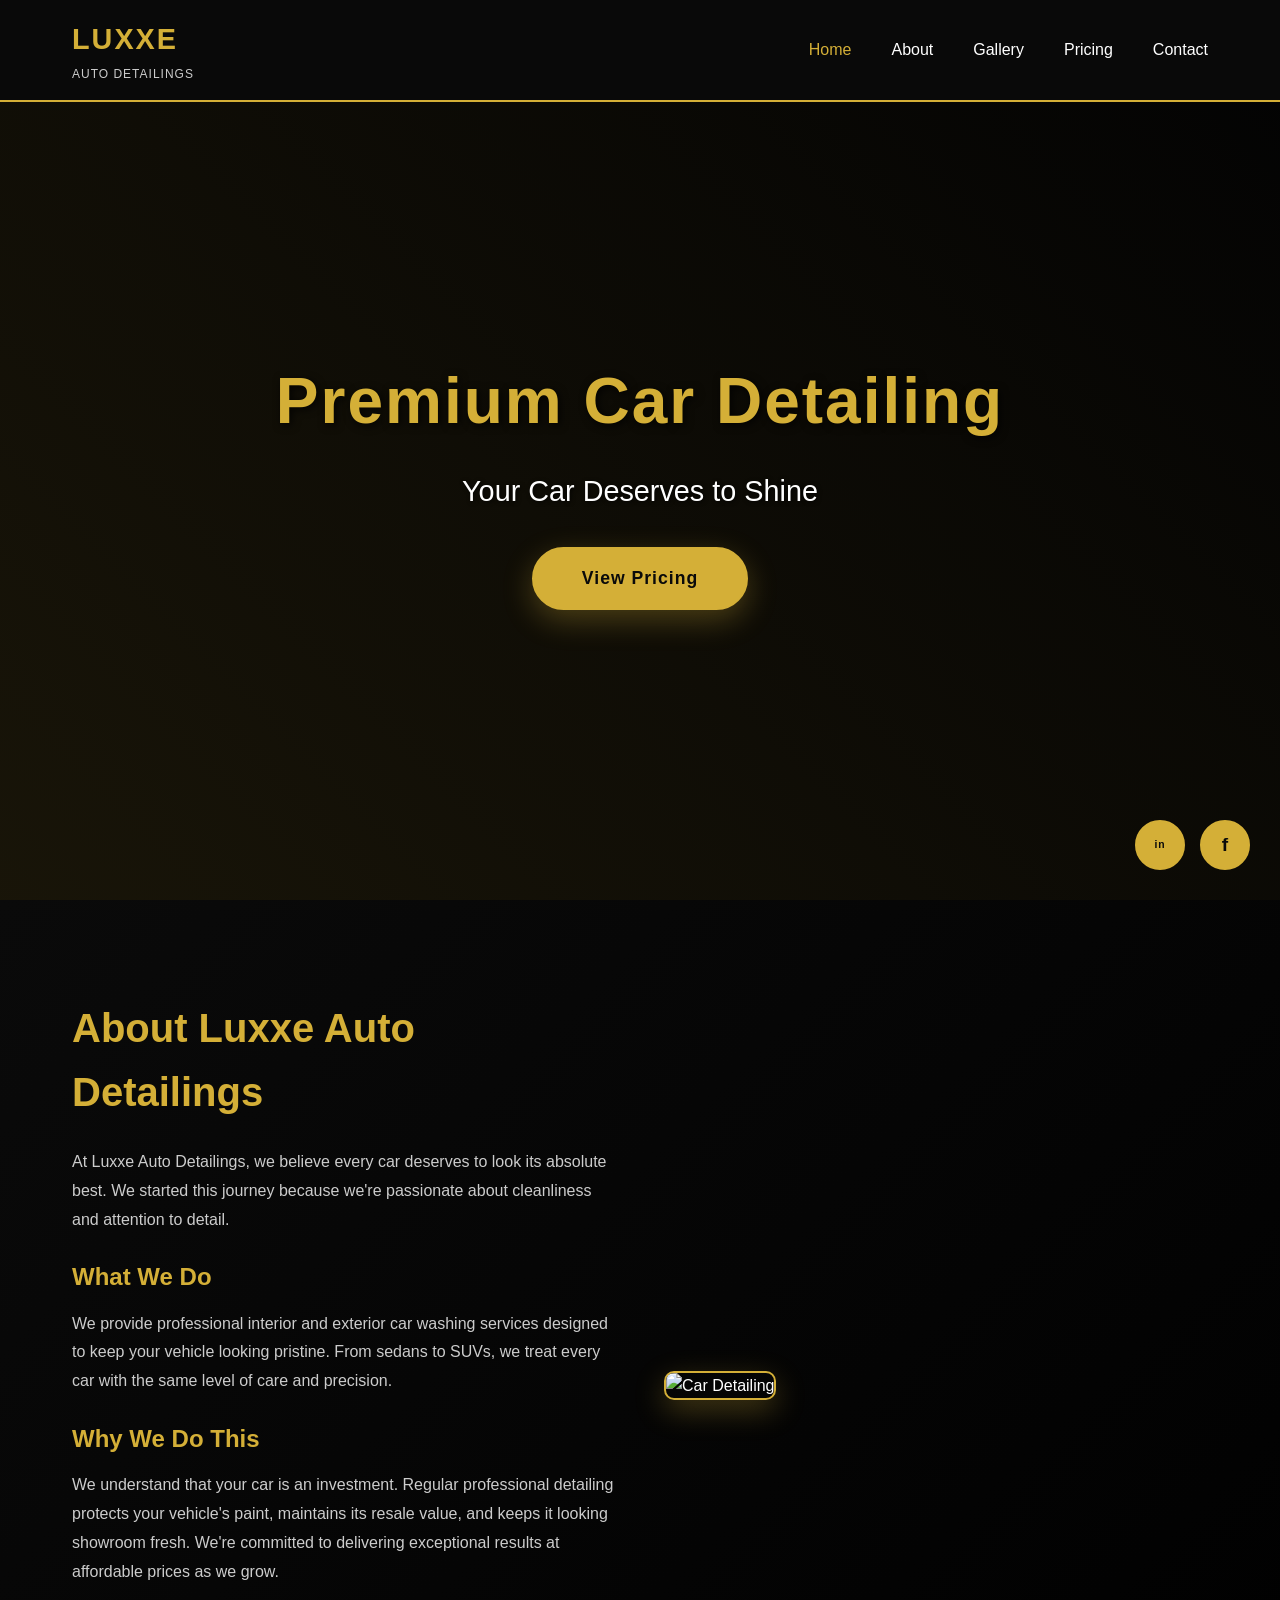
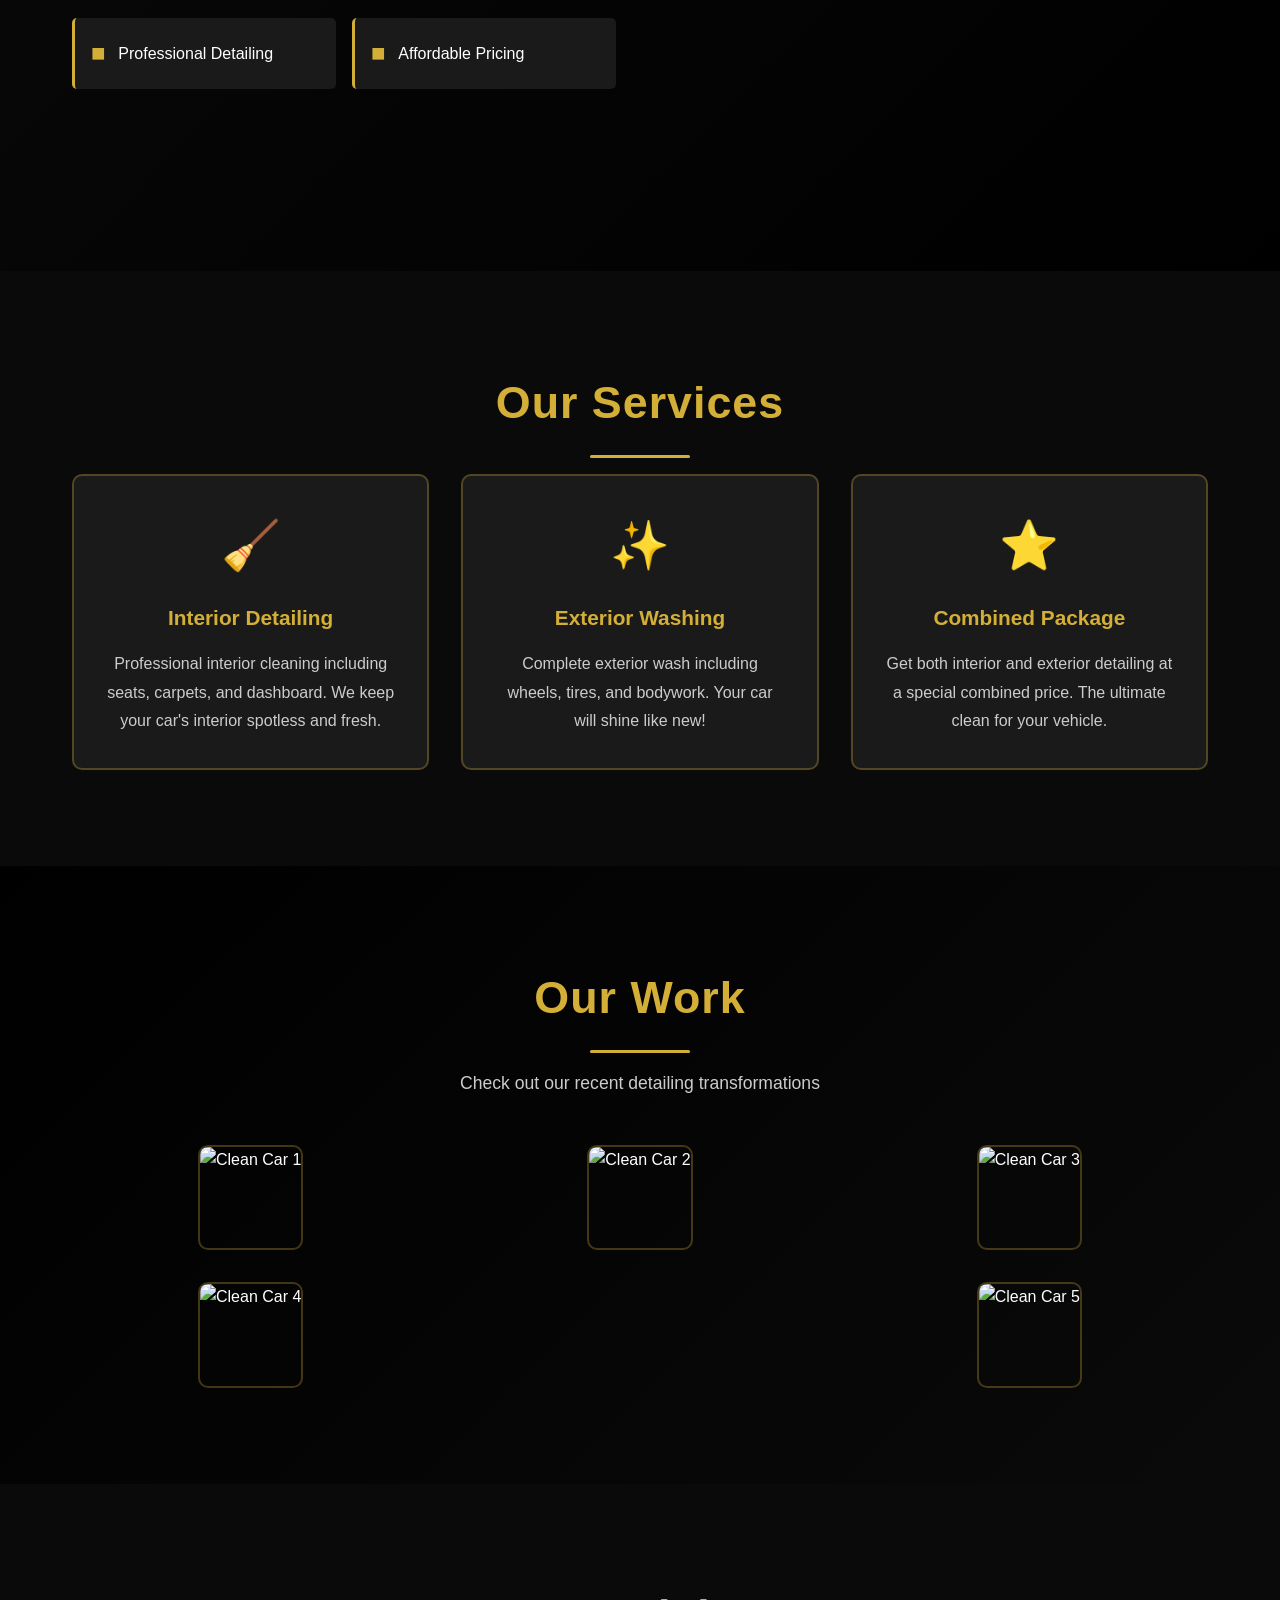
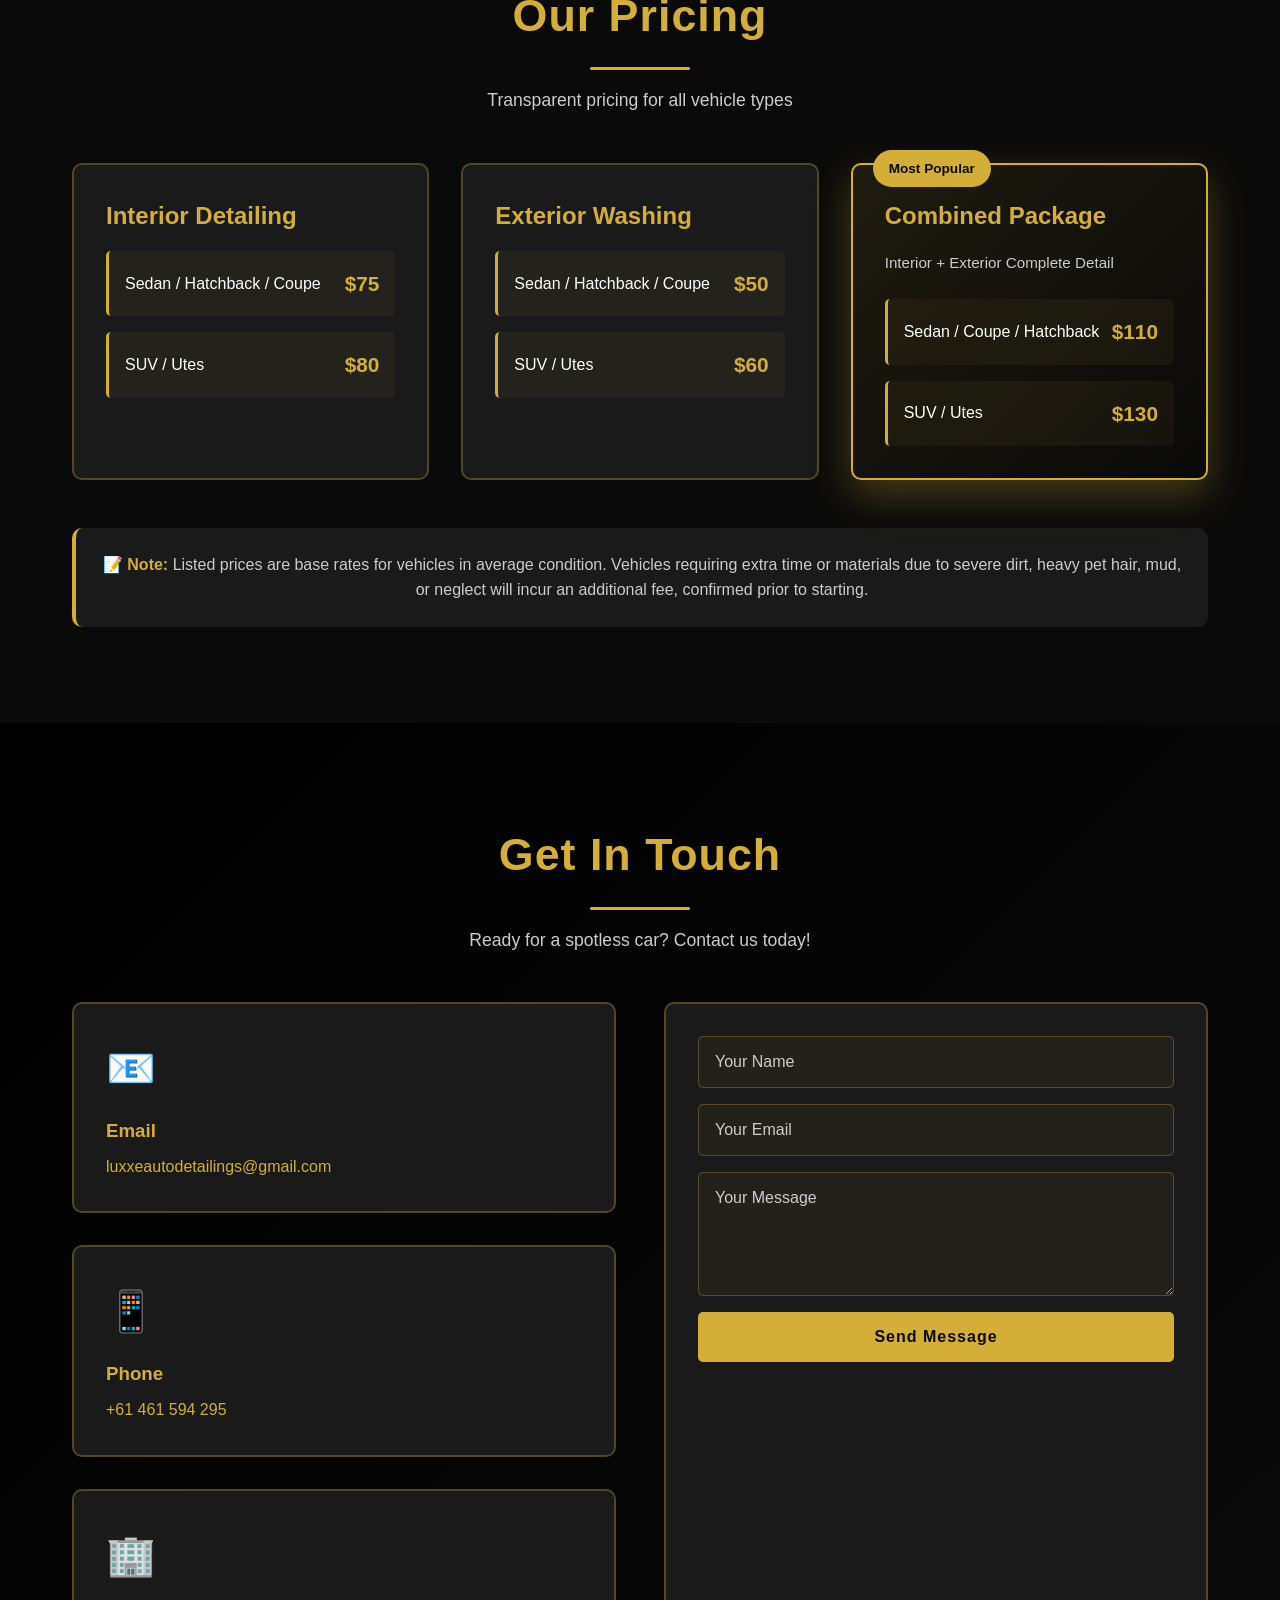
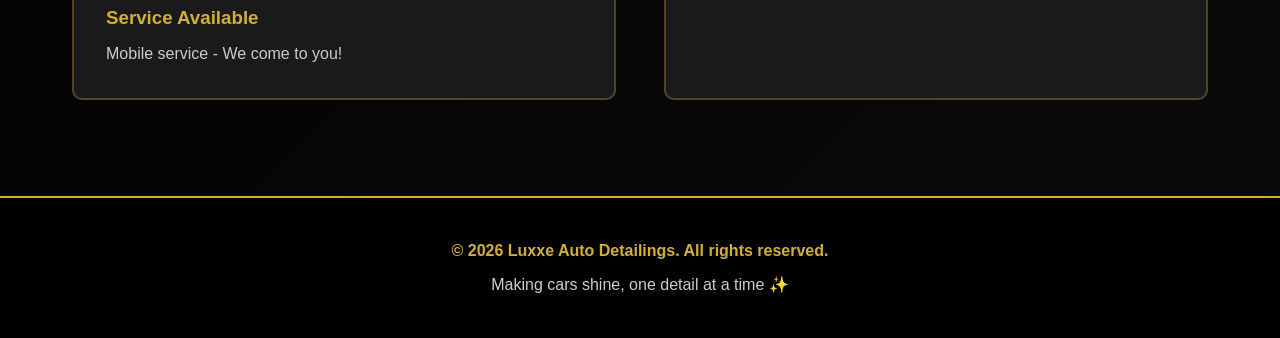
==== commit ff3abcc5: "Update index.html" ====
--- a/index.html
+++ b/index.html
@@ -155,11 +155,11 @@
                     <div class="pricing-list">
                         <div class="pricing-item">
                             <span class="vehicle-type">Sedan / Hatchback / Coupe</span>
-                            <span class="price">$50</span>
+                            <span class="price">$75</span>
                         </div>
                         <div class="pricing-item">
                             <span class="vehicle-type">SUV / Utes</span>
-                            <span class="price">$60</span>
+                            <span class="price">$80</span>
                         </div>
                     </div>
                 </div>
@@ -170,11 +170,11 @@
                     <div class="pricing-list">
                         <div class="pricing-item">
                             <span class="vehicle-type">Sedan / Hatchback / Coupe</span>
-                            <span class="price">$75</span>
+                            <span class="price">$50</span>
                         </div>
                         <div class="pricing-item">
                             <span class="vehicle-type">SUV / Utes</span>
-                            <span class="price">$80</span>
+                            <span class="price">$60</span>
                         </div>
                     </div>
                 </div>
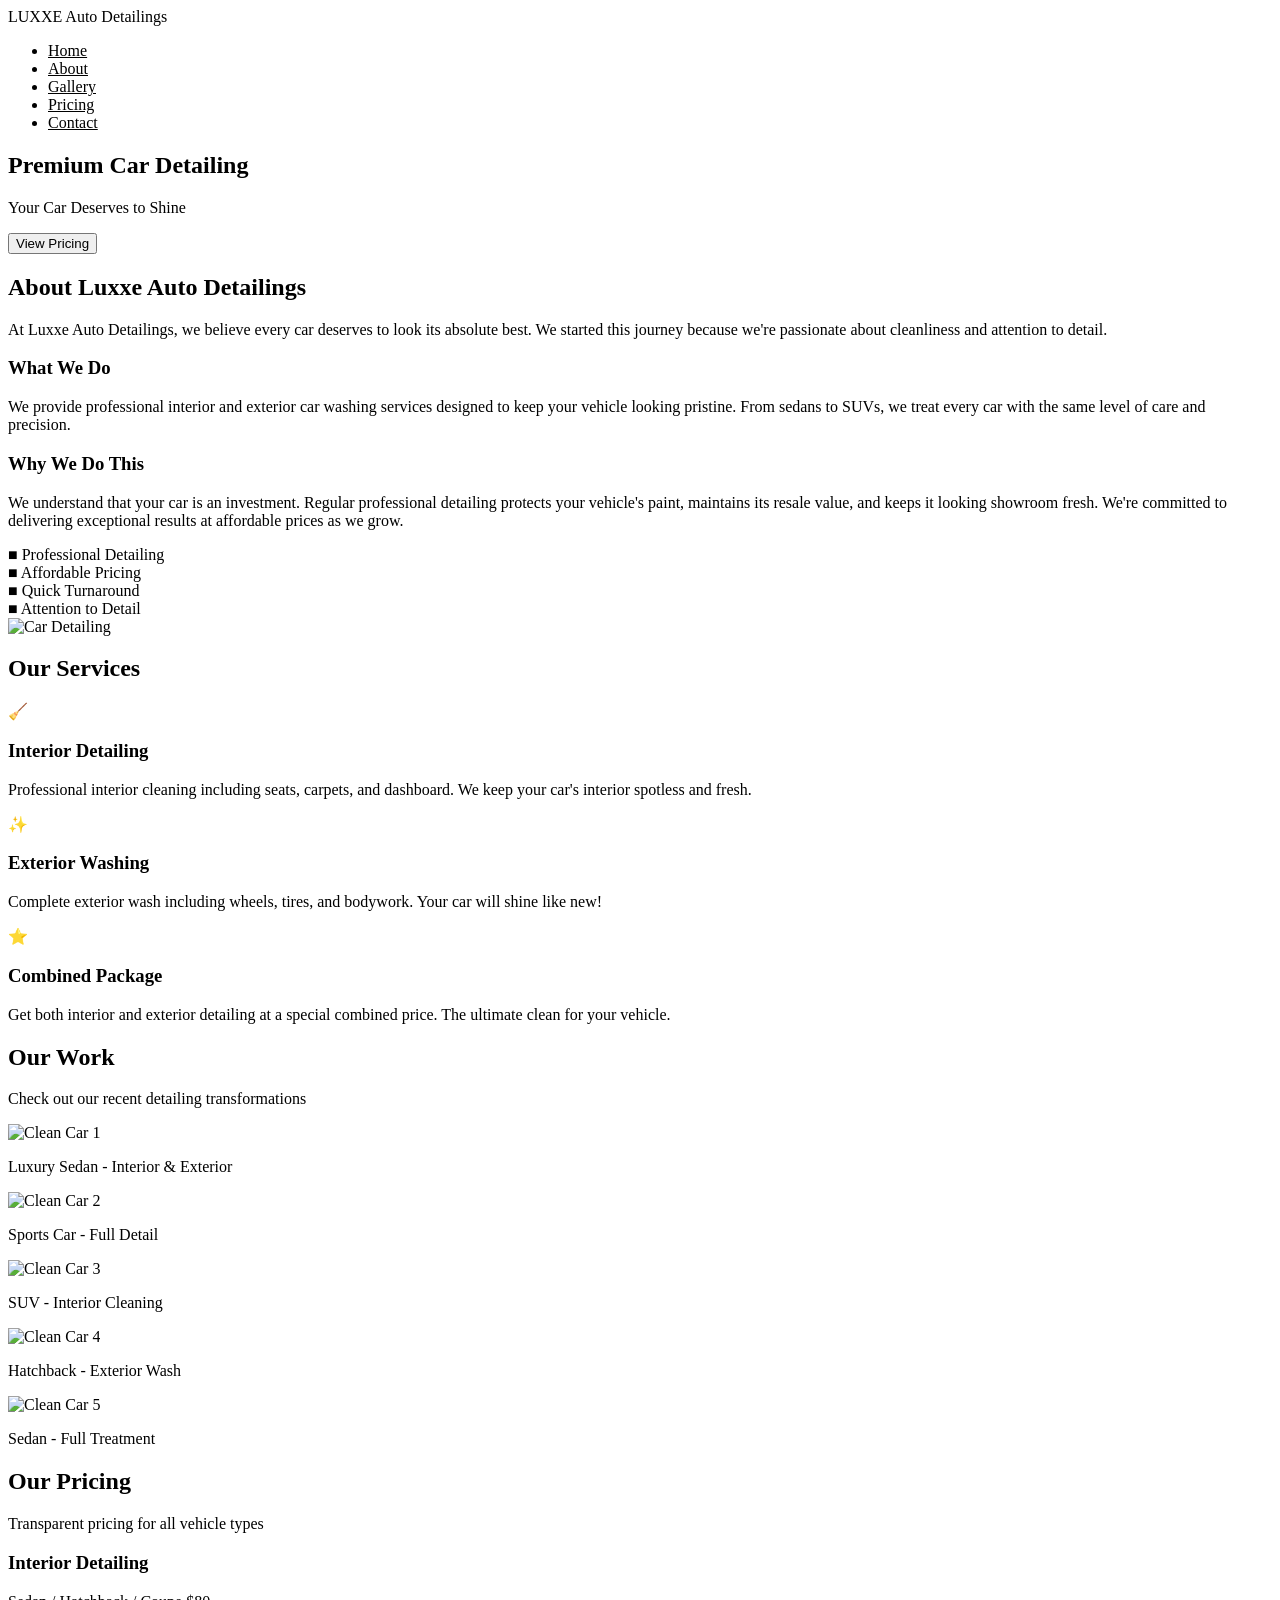
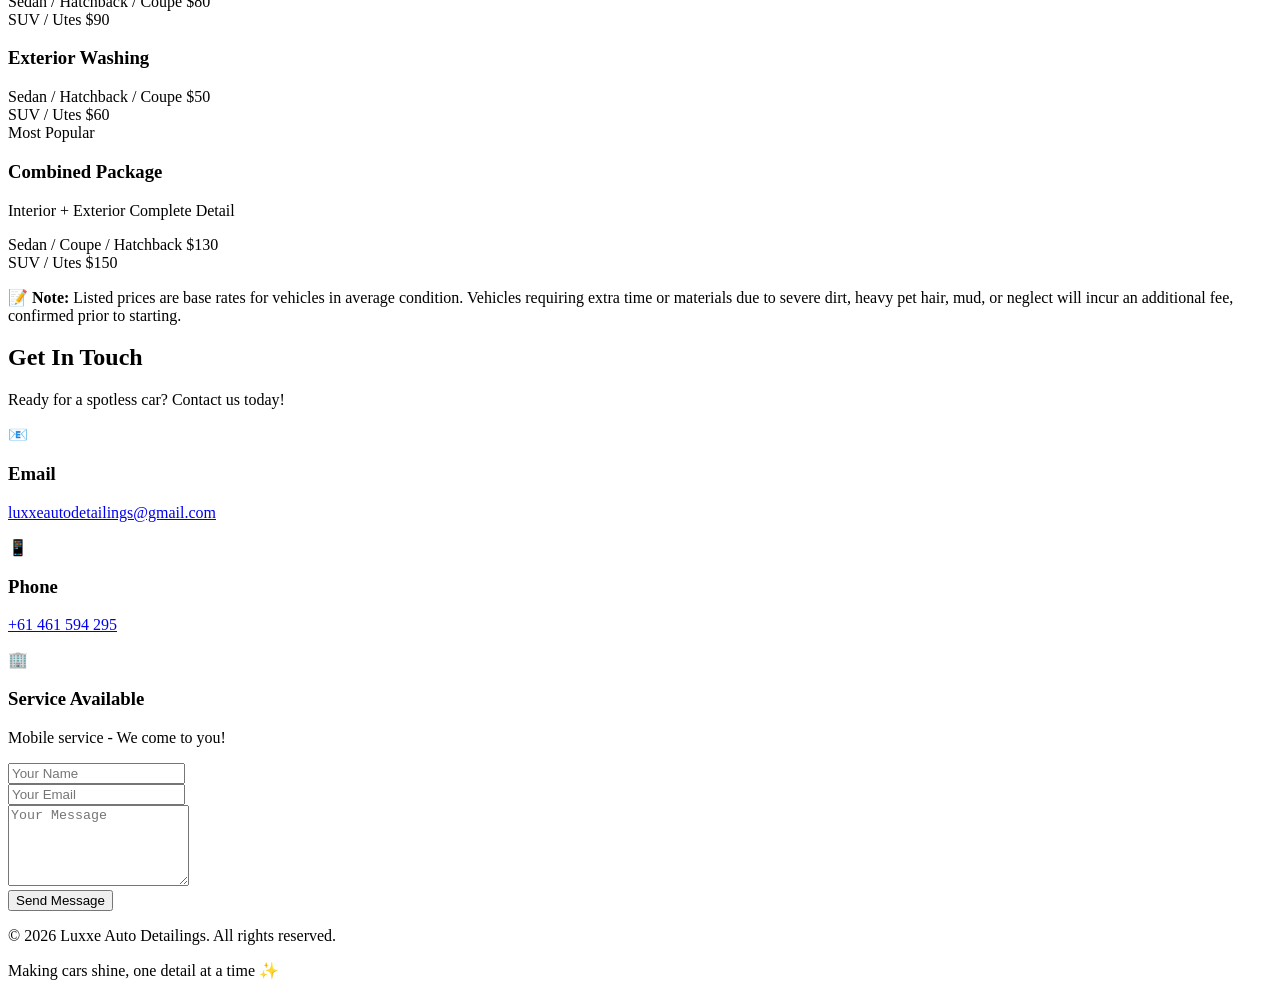
==== commit d1dfe9fe: "Update index.html" ====
--- a/index.html
+++ b/index.html
@@ -6,6 +6,7 @@
     <title>Luxxe Auto Detailings - Professional Car Washing</title>
     <link rel="stylesheet" href="styles.css">
 </head>
+<script src="interactions.js" defer></script>
 <body>
     <!-- Navigation -->
     <nav class="navbar">
@@ -155,11 +156,11 @@
                     <div class="pricing-list">
                         <div class="pricing-item">
                             <span class="vehicle-type">Sedan / Hatchback / Coupe</span>
-                            <span class="price">$75</span>
+                            <span class="price">$80</span>
                         </div>
                         <div class="pricing-item">
                             <span class="vehicle-type">SUV / Utes</span>
-                            <span class="price">$80</span>
+                            <span class="price">$90</span>
                         </div>
                     </div>
                 </div>
@@ -187,11 +188,11 @@
                     <div class="pricing-list">
                         <div class="pricing-item">
                             <span class="vehicle-type">Sedan / Coupe / Hatchback</span>
-                            <span class="price">$110</span>
+                            <span class="price">$130</span>
                         </div>
                         <div class="pricing-item">
                             <span class="vehicle-type">SUV / Utes</span>
-                            <span class="price">$130</span>
+                            <span class="price">$150</span>
                         </div>
                     </div>
                 </div>
--- a/styles.css
+++ b/styles.css
@@ -1,844 +1,132 @@
-* {
-    margin: 0;
-    padding: 0;
-    box-sizing: border-box;
-}
+(() => {
+    const $ = (s, c = document) => c.querySelector(s);
+    const $$ = (s, c = document) => [...c.querySelectorAll(s)];
+    const reduce = matchMedia('(prefers-reduced-motion: reduce)').matches;
+    const fine = matchMedia('(hover: hover) and (pointer: fine)').matches;
 
-:root {
-    --primary-gold: #d4af37;
-    --dark-gold: #aa8c2c;
-    --dark-bg: #0a0a0a;
-    --darker-bg: #000000;
-    --light-text: #ffffff;
-    --muted-text: #cccccc;
-    --card-bg: #1a1a1a;
-    --border-gold: rgba(212, 175, 55, 0.3);
-}
+    // Scroll progress bar + navbar state
+    const bar = document.createElement('div');
+    bar.className = 'scroll-progress';
+    document.body.append(bar);
+    const nav = $('.navbar');
+    const onScroll = () => {
+        const h = document.documentElement;
+        bar.style.transform = `scaleX(${h.scrollTop / (h.scrollHeight - h.clientHeight || 1)})`;
+        if (nav) nav.classList.toggle('scrolled', h.scrollTop > 30);
+    };
+    addEventListener('scroll', onScroll, { passive: true });
+    onScroll();
 
-html {
-    scroll-behavior: smooth;
-}
-
-body {
-    font-family: 'Segoe UI', Tahoma, Geneva, Verdana, sans-serif;
-    background-color: var(--dark-bg);
-    color: var(--light-text);
-    line-height: 1.6;
-    overflow-x: hidden;
-}
-
-.container {
-    max-width: 1200px;
-    margin: 0 auto;
-    padding: 0 2rem;
-}
-
-/* Navigation */
-.navbar {
-    position: fixed;
-    top: 0;
-    width: 100%;
-    background: rgba(10, 10, 10, 0.95);
-    backdrop-filter: blur(10px);
-    border-bottom: 2px solid var(--primary-gold);
-    z-index: 1000;
-    padding: 1rem 0;
-}
-
-.nav-container {
-    max-width: 1200px;
-    margin: 0 auto;
-    padding: 0 2rem;
-    display: flex;
-    justify-content: space-between;
-    align-items: center;
-}
-
-.logo {
-    display: flex;
-    flex-direction: column;
-    align-items: flex-start;
-    gap: 0.2rem;
-}
-
-.logo-text {
-    font-size: 1.8rem;
-    font-weight: bold;
-    color: var(--primary-gold);
-    letter-spacing: 2px;
-}
-
-.logo-subtext {
-    font-size: 0.75rem;
-    color: var(--muted-text);
-    letter-spacing: 1px;
-    text-transform: uppercase;
-}
-
-.nav-links {
-    display: flex;
-    list-style: none;
-    gap: 2.5rem;
-}
-
-.nav-link {
-    color: var(--light-text);
-    text-decoration: none;
-    transition: all 0.3s ease;
-    position: relative;
-    font-weight: 500;
-}
-
-.nav-link:hover {
-    color: var(--primary-gold);
-}
-
-.nav-link::after {
-    content: '';
-    position: absolute;
-    bottom: -8px;
-    left: 0;
-    width: 0;
-    height: 2px;
-    background: var(--primary-gold);
-    transition: width 0.3s ease;
-}
-
-.nav-link:hover::after {
-    width: 100%;
-}
-
-.hamburger {
-    display: none;
-    flex-direction: column;
-    cursor: pointer;
-}
-
-.hamburger span {
-    width: 25px;
-    height: 3px;
-    background: var(--primary-gold);
-    margin: 5px 0;
-    transition: 0.3s;
-    border-radius: 2px;
-}
-
-/* Hero Section */
-.hero {
-    margin-top: 60px;
-    min-height: calc(100vh - 60px);
-    background: linear-gradient(135deg, rgba(0, 0, 0, 0.5) 0%, rgba(0, 0, 0, 0.6) 100%),
-                url('https://images.pexels.com/photos/3807517/pexels-photo-3807517.jpeg?auto=compress&cs=tinysrgb&w=1200') center/cover;
-    background-attachment: fixed;
-    display: flex;
-    align-items: center;
-    justify-content: center;
-    position: relative;
-    overflow: hidden;
-}
-
-.hero::before {
-    content: '';
-    position: absolute;
-    top: 0;
-    left: 0;
-    right: 0;
-    bottom: 0;
-    background: rgba(0, 0, 0, 0.3);
-    z-index: 1;
-}
-
-.hero-overlay {
-    position: absolute;
-    top: 0;
-    left: 0;
-    right: 0;
-    bottom: 0;
-    background: linear-gradient(45deg, rgba(212, 175, 55, 0.1) 0%, transparent 100%);
-    z-index: 2;
-}
-
-.hero-content {
-    z-index: 10;
-    text-align: center;
-    animation: fadeInUp 0.8s ease;
-}
-
-.hero h1 {
-    font-size: 4rem;
-    font-weight: bold;
-    margin-bottom: 1rem;
-    color: var(--primary-gold);
-    text-shadow: 2px 2px 8px rgba(0, 0, 0, 0.8);
-    letter-spacing: 2px;
-}
-
-.hero p {
-    font-size: 1.8rem;
-    color: var(--light-text);
-    margin-bottom: 2rem;
-    text-shadow: 1px 1px 4px rgba(0, 0, 0, 0.8);
-}
-
-.cta-button {
-    padding: 1.2rem 3rem;
-    font-size: 1.1rem;
-    font-weight: 600;
-    border: 2px solid var(--primary-gold);
-    background: var(--primary-gold);
-    color: var(--dark-bg);
-    border-radius: 50px;
-    cursor: pointer;
-    transition: all 0.3s ease;
-    box-shadow: 0 10px 30px rgba(212, 175, 55, 0.3);
-    letter-spacing: 1px;
-}
-
-.cta-button:hover {
-    transform: translateY(-3px);
-    box-shadow: 0 15px 40px rgba(212, 175, 55, 0.5);
-    background: transparent;
-    color: var(--primary-gold);
-}
-
-/* About Section */
-.about {
-    padding: 6rem 2rem;
-    background: linear-gradient(135deg, var(--dark-bg) 0%, var(--darker-bg) 100%);
-}
-
-.about-content {
-    display: grid;
-    grid-template-columns: 1fr 1fr;
-    gap: 3rem;
-    align-items: center;
-}
-
-.about h2 {
-    font-size: 2.5rem;
-    color: var(--primary-gold);
-    margin-bottom: 1.5rem;
-}
-
-.about h3 {
-    font-size: 1.5rem;
-    color: var(--primary-gold);
-    margin-top: 1.5rem;
-    margin-bottom: 0.8rem;
-}
-
-.about p {
-    color: var(--muted-text);
-    margin-bottom: 1rem;
-    line-height: 1.8;
-}
-
-.about-features {
-    display: grid;
-    grid-template-columns: 1fr 1fr;
-    gap: 1rem;
-    margin-top: 2rem;
-}
-
-.feature {
-    display: flex;
-    align-items: center;
-    gap: 0.8rem;
-    padding: 1rem;
-    background: var(--card-bg);
-    border-left: 3px solid var(--primary-gold);
-    border-radius: 5px;
-    transition: all 0.3s ease;
-}
-
-.feature:hover {
-    transform: translateX(10px);
-    box-shadow: 0 5px 15px rgba(212, 175, 55, 0.2);
-}
-
-.feature-icon {
-    font-size: 1.5rem;
-    color: var(--primary-gold);
-}
-
-.feature span:last-child {
-    color: var(--light-text);
-    font-weight: 500;
-}
-
-.about-image img {
-    width: 100%;
-    border-radius: 10px;
-    border: 2px solid var(--primary-gold);
-    box-shadow: 0 10px 30px rgba(212, 175, 55, 0.3);
-    transition: transform 0.3s ease;
-}
-
-.about-image img:hover {
-    transform: scale(1.02);
-}
-
-/* Sections */
-.section-title {
-    font-size: 2.8rem;
-    font-weight: bold;
-    text-align: center;
-    margin-bottom: 1rem;
-    color: var(--primary-gold);
-    letter-spacing: 1px;
-    position: relative;
-}
-
-.section-title::after {
-    content: '';
-    display: block;
-    width: 100px;
-    height: 3px;
-    background: var(--primary-gold);
-    margin: 1rem auto 0;
-    border-radius: 2px;
-}
-
-.services {
-    padding: 6rem 2rem;
-    background: var(--dark-bg);
-}
-
-.gallery-subtitle,
-.pricing-subtitle,
-.contact-subtitle {
-    text-align: center;
-    color: var(--muted-text);
-    font-size: 1.1rem;
-    margin-bottom: 3rem;
-}
-
-/* Services Grid */
-.services-grid {
-    display: grid;
-    grid-template-columns: repeat(auto-fit, minmax(280px, 1fr));
-    gap: 2rem;
-}
-
-.service-card {
-    background: var(--card-bg);
-    padding: 2rem;
-    border-radius: 10px;
-    border: 2px solid var(--border-gold);
-    text-align: center;
-    transition: all 0.3s ease;
-    cursor: pointer;
-}
-
-.service-card:hover {
-    border-color: var(--primary-gold);
-    box-shadow: 0 10px 30px rgba(212, 175, 55, 0.2);
-    transform: translateY(-10px);
-}
-
-.service-icon {
-    font-size: 3rem;
-    margin-bottom: 1rem;
-}
-
-.service-card h3 {
-    color: var(--primary-gold);
-    font-size: 1.3rem;
-    margin-bottom: 1rem;
-}
-
-.service-card p {
-    color: var(--muted-text);
-    line-height: 1.8;
-}
-
-/* Gallery */
-.gallery {
-    padding: 6rem 2rem;
-    background: linear-gradient(135deg, var(--darker-bg) 0%, var(--dark-bg) 100%);
-}
-
-.gallery-grid {
-    display: grid;
-    grid-template-columns: repeat(3, minmax(260px, 1fr));
-    gap: 2rem;
-    justify-items: center;
-    margin: 0 auto;
-    max-width: 1200px;
-}
-
-.gallery-item {
-    position: relative;
-    overflow: hidden;
-    border-radius: 10px;
-    aspect-ratio: 1;
-    cursor: pointer;
-    border: 2px solid var(--border-gold);
-    transition: all 0.3s ease;
-    animation: slideInUp 0.6s ease forwards;
-}
-
-.gallery-item:nth-child(1) { animation-delay: 0.1s; }
-.gallery-item:nth-child(2) { animation-delay: 0.2s; }
-.gallery-item:nth-child(3) { animation-delay: 0.3s; }
-.gallery-item:nth-child(4) { animation-delay: 0.4s; grid-column: 1 / 2; }
-.gallery-item:nth-child(5) { animation-delay: 0.5s; grid-column: 3 / 4; }
-
-@media (max-width: 768px) {
-    .gallery-grid {
-        grid-template-columns: repeat(auto-fit, minmax(200px, 1fr));
-    }
-    .gallery-item:nth-child(4),
-    .gallery-item:nth-child(5) {
-        grid-column: auto;
-    }
-}
-
-.gallery-item:hover {
-    border-color: var(--primary-gold);
-    box-shadow: 0 15px 40px rgba(212, 175, 55, 0.3);
-    transform: translateY(-10px);
-}
-
-.gallery-item img {
-    width: 100%;
-    height: 100%;
-    object-fit: cover;
-    transition: transform 0.3s ease;
-}
-
-.gallery-item:hover img {
-    transform: scale(1.1);
-}
-
-.gallery-overlay {
-    position: absolute;
-    top: 0;
-    left: 0;
-    right: 0;
-    bottom: 0;
-    background: rgba(0, 0, 0, 0.7);
-    display: flex;
-    align-items: center;
-    justify-content: center;
-    opacity: 0;
-    transition: opacity 0.3s ease;
-}
-
-.gallery-item:hover .gallery-overlay {
-    opacity: 1;
-}
-
-.gallery-overlay p {
-    color: var(--primary-gold);
-    font-size: 1.2rem;
-    font-weight: 600;
-    text-align: center;
-    padding: 1rem;
-}
-
-/* Pricing */
-.pricing {
-    padding: 6rem 2rem;
-    background: var(--dark-bg);
-}
-
-.pricing-tables {
-    display: grid;
-    grid-template-columns: repeat(auto-fit, minmax(300px, 1fr));
-    gap: 2rem;
-    margin-bottom: 3rem;
-}
-
-.pricing-card {
-    background: var(--card-bg);
-    padding: 2rem;
-    border-radius: 10px;
-    border: 2px solid var(--border-gold);
-    transition: all 0.3s ease;
-    position: relative;
-}
-
-.pricing-card:hover {
-    border-color: var(--primary-gold);
-    box-shadow: 0 10px 30px rgba(212, 175, 55, 0.2);
-}
-
-.pricing-card.featured {
-    border: 2px solid var(--primary-gold);
-    background: linear-gradient(135deg, rgba(212, 175, 55, 0.1) 0%, rgba(0, 0, 0, 0) 100%);
-    transform: scale(1.05);
-    box-shadow: 0 15px 40px rgba(212, 175, 55, 0.3);
-}
-
-.featured-badge {
-    position: absolute;
-    top: -15px;
-    left: 20px;
-    background: var(--primary-gold);
-    color: var(--dark-bg);
-    padding: 0.5rem 1rem;
-    border-radius: 20px;
-    font-size: 0.85rem;
-    font-weight: 600;
-}
-
-.pricing-card-title {
-    color: var(--primary-gold);
-    font-size: 1.5rem;
-    margin-bottom: 1rem;
-}
-
-.pricing-description {
-    color: var(--muted-text);
-    font-size: 0.95rem;
-    margin-bottom: 1.5rem;
-}
-
-.pricing-list {
-    display: flex;
-    flex-direction: column;
-    gap: 1rem;
-}
-
-.pricing-item {
-    display: flex;
-    justify-content: space-between;
-    align-items: center;
-    padding: 1rem;
-    background: rgba(212, 175, 55, 0.05);
-    border-left: 3px solid var(--primary-gold);
-    border-radius: 5px;
-    transition: all 0.3s ease;
-}
-
-.pricing-item:hover {
-    background: rgba(212, 175, 55, 0.1);
-    transform: translateX(5px);
-}
-
-.vehicle-type {
-    color: var(--light-text);
-    font-weight: 500;
-}
-
-.price {
-    color: var(--primary-gold);
-    font-size: 1.3rem;
-    font-weight: bold;
-}
-
-.pricing-note {
-    background: var(--card-bg);
-    padding: 1.5rem;
-    border-radius: 10px;
-    border-left: 4px solid var(--primary-gold);
-    text-align: center;
-}
-
-.pricing-note p {
-    color: var(--muted-text);
-}
-
-.pricing-note strong {
-    color: var(--primary-gold);
-}
-
-/* Contact */
-.contact {
-    padding: 6rem 2rem;
-    background: linear-gradient(135deg, var(--darker-bg) 0%, var(--dark-bg) 100%);
-}
-
-.contact-content {
-    display: grid;
-    grid-template-columns: 1fr 1fr;
-    gap: 3rem;
-    margin-top: 3rem;
-}
-
-.contact-info {
-    display: flex;
-    flex-direction: column;
-    gap: 2rem;
-}
-
-.contact-item {
-    background: var(--card-bg);
-    padding: 2rem;
-    border-radius: 10px;
-    border: 2px solid var(--border-gold);
-    transition: all 0.3s ease;
-}
-
-.contact-item:hover {
-    border-color: var(--primary-gold);
-    box-shadow: 0 10px 30px rgba(212, 175, 55, 0.2);
-    transform: translateY(-5px);
-}
-
-.contact-icon {
-    font-size: 2.5rem;
-    margin-bottom: 1rem;
-}
-
-.contact-item h3 {
-    color: var(--primary-gold);
-    margin-bottom: 0.5rem;
-}
-
-.contact-item p {
-    color: var(--muted-text);
-}
-
-.contact-item a {
-    color: var(--primary-gold);
-    text-decoration: none;
-    transition: all 0.3s ease;
-}
-
-.contact-item a:hover {
-    text-decoration: underline;
-}
-
-/* Social Media Links */
-.social-links {
-    position: fixed;
-    bottom: 30px;
-    right: 30px;
-    display: flex;
-    gap: 15px;
-    z-index: 100;
-}
-
-.social-link {
-    width: 50px;
-    height: 50px;
-    border-radius: 50%;
-    background: var(--primary-gold);
-    display: flex;
-    align-items: center;
-    justify-content: center;
-    transition: all 0.3s ease;
-    border: 2px solid var(--primary-gold);
-    text-decoration: none;
-    font-weight: bold;
-    color: var(--dark-bg);
-    font-size: 1.5rem;
-}
-
-.social-link:hover {
-    transform: scale(1.1);
-    background: transparent;
-    color: var(--primary-gold);
-    box-shadow: 0 5px 15px rgba(212, 175, 55, 0.4);
-}
-
-.social-link.instagram::before {
-    content: 'in';
-    font-size: 0.65rem;
-    letter-spacing: 1px;
-    font-weight: bold;
-}
-
-.social-link.facebook::before {
-    content: 'f';
-    font-size: 1.2rem;
-    font-weight: bold;
-}
-
-/* Contact Form */
-.contact-form {
-    background: var(--card-bg);
-    padding: 2rem;
-    border-radius: 10px;
-    border: 2px solid var(--border-gold);
-    display: flex;
-    flex-direction: column;
-    gap: 1rem;
-}
-
-.form-group {
-    display: flex;
-}
-
-.form-group input,
-.form-group textarea {
-    width: 100%;
-    padding: 1rem;
-    background: rgba(212, 175, 55, 0.05);
-    border: 1px solid var(--border-gold);
-    color: var(--light-text);
-    border-radius: 5px;
-    font-family: inherit;
-    font-size: 1rem;
-    transition: all 0.3s ease;
-}
-
-.form-group input::placeholder,
-.form-group textarea::placeholder {
-    color: var(--muted-text);
-}
-
-.form-group input:focus,
-.form-group textarea:focus {
-    outline: none;
-    border-color: var(--primary-gold);
-    background: rgba(212, 175, 55, 0.1);
-    box-shadow: 0 0 10px rgba(212, 175, 55, 0.2);
-}
-
-.submit-btn {
-    padding: 1rem 2rem;
-    background: var(--primary-gold);
-    color: var(--dark-bg);
-    border: none;
-    border-radius: 5px;
-    font-size: 1rem;
-    font-weight: 600;
-    cursor: pointer;
-    transition: all 0.3s ease;
-    letter-spacing: 1px;
-}
-
-.submit-btn:hover {
-    background: var(--dark-gold);
-    transform: translateY(-3px);
-    box-shadow: 0 10px 25px rgba(212, 175, 55, 0.3);
-}
-
-/* Footer */
-.footer {
-    background: var(--darker-bg);
-    border-top: 2px solid var(--primary-gold);
-    padding: 2rem;
-    text-align: center;
-}
-
-.footer p {
-    color: var(--muted-text);
-    margin: 0.5rem 0;
-}
-
-.footer p:first-child {
-    color: var(--primary-gold);
-    font-weight: 600;
-}
-
-/* Animations */
-@keyframes fadeInUp {
-    from {
-        opacity: 0;
-        transform: translateY(30px);
-    }
-    to {
-        opacity: 1;
-        transform: translateY(0);
-    }
-}
-
-.service-card,
-.pricing-card,
-.contact-item {
-    animation: fadeInUp 0.6s ease forwards;
-}
-
-.service-card:nth-child(1) { animation-delay: 0.1s; }
-.service-card:nth-child(2) { animation-delay: 0.2s; }
-.service-card:nth-child(3) { animation-delay: 0.3s; }
-
-/* Responsive Design */
-@media (max-width: 768px) {
-    .nav-links {
-        display: none;
+    // Mobile menu
+    const burger = $('.hamburger');
+    const links = $('.nav-links');
+    if (burger && links) {
+        const close = () => { burger.classList.remove('active'); links.classList.remove('open'); };
+        burger.addEventListener('click', () => { burger.classList.toggle('active'); links.classList.toggle('open'); });
+        $$('a', links).forEach(a => a.addEventListener('click', close));
     }
 
-    .hamburger {
-        display: flex;
+    // Highlight the nav link for the section in view
+    const navLinks = $$('.nav-link[href^="#"]');
+    const sections = navLinks.map(a => $(a.getAttribute('href'))).filter(Boolean);
+    if (sections.length) {
+        const spy = new IntersectionObserver(entries => {
+            entries.forEach(e => {
+                if (e.isIntersecting) {
+                    navLinks.forEach(a => a.classList.toggle('active', a.getAttribute('href') === '#' + e.target.id));
+                }
+            });
+        }, { rootMargin: '-45% 0px -50% 0px' });
+        sections.forEach(s => spy.observe(s));
     }
 
-    .hero h1 {
-        font-size: 2.5rem;
+    // Reveal on scroll
+    const revealSel = '.section-title, .gallery-subtitle, .pricing-subtitle, .contact-subtitle, .about-content > *, .feature, .service-card, .gallery-item, .pricing-card, .pricing-note, .contact-item, .contact-form';
+    if (!reduce && 'IntersectionObserver' in window) {
+        const io = new IntersectionObserver(entries => {
+            entries.forEach(e => { if (e.isIntersecting) { e.target.classList.add('in'); io.unobserve(e.target); } });
+        }, { threshold: 0.15 });
+        $$(revealSel).forEach(el => {
+            const i = [...el.parentElement.children].indexOf(el);
+            el.style.setProperty('--d', (i % 5) * 0.08 + 's');
+            el.classList.add('reveal');
+            io.observe(el);
+        });
     }
 
-    .hero p {
-        font-size: 1.3rem;
+    // 3D tilt + moving highlight on cards
+    if (fine && !reduce) {
+        $$('.service-card, .pricing-card, .contact-item').forEach(card => {
+            card.classList.add('tilt');
+            card.addEventListener('mousemove', e => {
+                const r = card.getBoundingClientRect();
+                const x = (e.clientX - r.left) / r.width;
+                const y = (e.clientY - r.top) / r.height;
+                card.style.setProperty('--ry', ((x - 0.5) * 10) + 'deg');
+                card.style.setProperty('--rx', ((0.5 - y) * 10) + 'deg');
+                card.style.setProperty('--gx', x * 100 + '%');
+                card.style.setProperty('--gy', y * 100 + '%');
+            });
+            card.addEventListener('mouseleave', () => {
+                card.style.setProperty('--rx', '0deg');
+                card.style.setProperty('--ry', '0deg');
+            });
+        });
+
+        // Hero spotlight follows the cursor
+        const hero = $('.hero');
+        if (hero) {
+            hero.addEventListener('mousemove', e => {
+                const r = hero.getBoundingClientRect();
+                hero.style.setProperty('--mx', e.clientX - r.left + 'px');
+                hero.style.setProperty('--my', e.clientY - r.top + 'px');
+            });
+        }
+
+        // Magnetic buttons
+        $$('.cta-button, .submit-btn').forEach(btn => {
+            btn.addEventListener('mousemove', e => {
+                const r = btn.getBoundingClientRect();
+                btn.style.setProperty('--tx', (e.clientX - r.left - r.width / 2) * 0.2 + 'px');
+                btn.style.setProperty('--ty', (e.clientY - r.top - r.height / 2) * 0.3 + 'px');
+            });
+            btn.addEventListener('mouseleave', () => {
+                btn.style.setProperty('--tx', '0px');
+                btn.style.setProperty('--ty', '0px');
+            });
+        });
     }
 
-    .about-content {
-        grid-template-columns: 1fr;
+    // Click ripple
+    $$('.cta-button, .submit-btn').forEach(btn => {
+        btn.addEventListener('click', e => {
+            const r = btn.getBoundingClientRect();
+            const size = Math.max(r.width, r.height);
+            const dot = document.createElement('span');
+            dot.className = 'ripple';
+            dot.style.cssText = `width:${size}px;height:${size}px;left:${e.clientX - r.left - size / 2}px;top:${e.clientY - r.top - size / 2}px`;
+            btn.append(dot);
+            setTimeout(() => dot.remove(), 700);
+        });
+    });
+
+    // Gallery lightbox
+    const items = $$('.gallery-item');
+    if (items.length) {
+        const box = document.createElement('div');
+        box.className = 'lightbox';
+        box.innerHTML = '<img alt="">';
+        document.body.append(box);
+        const big = $('img', box);
+        const shut = () => box.classList.remove('open');
+        items.forEach(item => item.addEventListener('click', () => {
+            const img = $('img', item);
+            if (!img) return;
+            big.src = img.currentSrc || img.src;
+            big.alt = img.alt;
+            box.classList.add('open');
+        }));
+        box.addEventListener('click', shut);
+        addEventListener('keydown', e => { if (e.key === 'Escape') shut(); });
     }
-
-    .about-features {
-        grid-template-columns: 1fr;
-    }
-
-    .contact-content {
-        grid-template-columns: 1fr;
-    }
-
-    .pricing-card.featured {
-        transform: scale(1);
-    }
-
-    .gallery-grid {
-        grid-template-columns: repeat(auto-fit, minmax(200px, 1fr));
-    }
-
-    .section-title {
-        font-size: 2rem;
-    }
-
-    .social-links {
-        bottom: 20px;
-        right: 20px;
-        gap: 10px;
-    }
-
-    .social-link {
-        width: 45px;
-        height: 45px;
-        font-size: 1.2rem;
-    }
-}
-
-@media (max-width: 480px) {
-    .nav-container {
-        padding: 0 1rem;
-    }
-
-    .hero {
-        margin-top: 50px;
-        min-height: calc(100vh - 50px);
-    }
-
-    .hero h1 {
-        font-size: 1.8rem;
-    }
-
-    .hero p {
-        font-size: 1rem;
-    }
-
-    .cta-button {
-        padding: 0.8rem 2rem;
-        font-size: 0.95rem;
-    }
-
-    .section-title {
-        font-size: 1.5rem;
-    }
-
-    .about,
-    .services,
-    .gallery,
-    .pricing,
-    .contact {
-        padding: 3rem 1rem;
-    }
-
-    .services-grid,
-    .pricing-tables {
-        grid-template-columns: 1fr;
-    }
-}
+})();
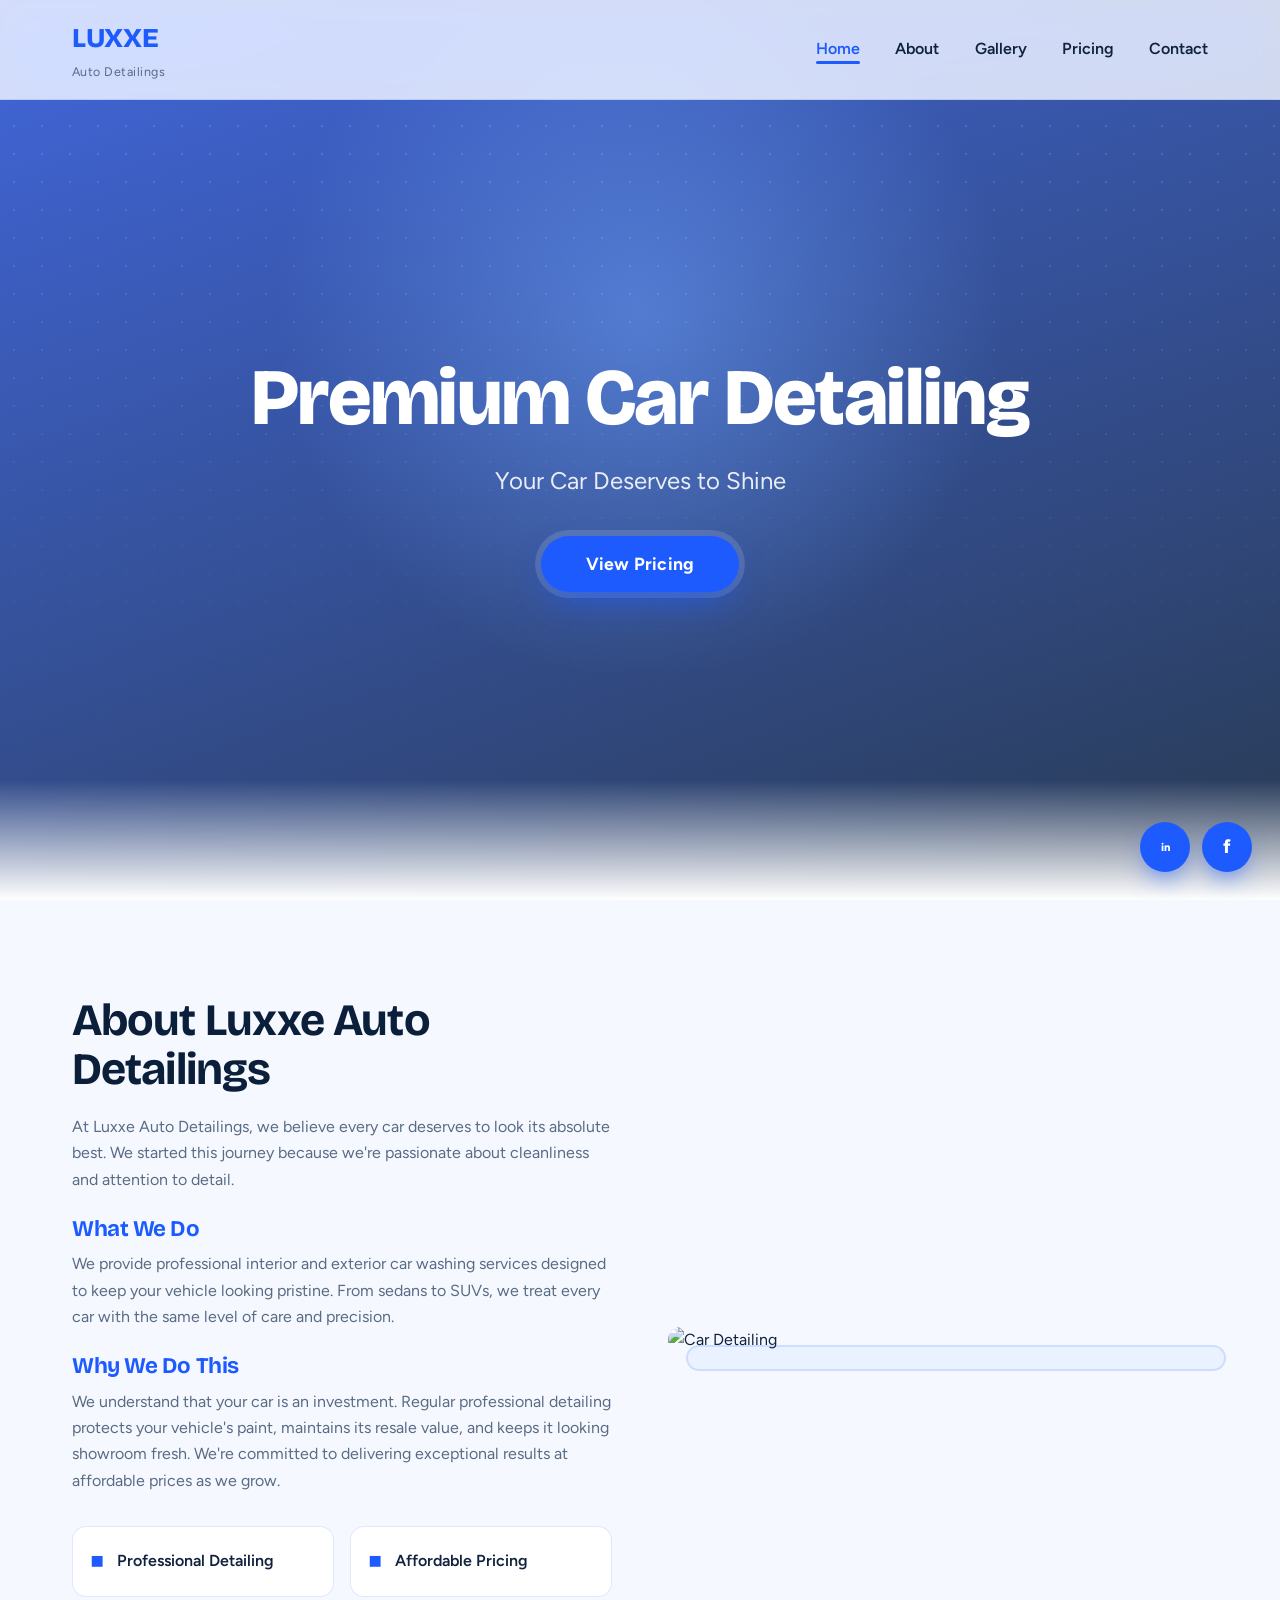
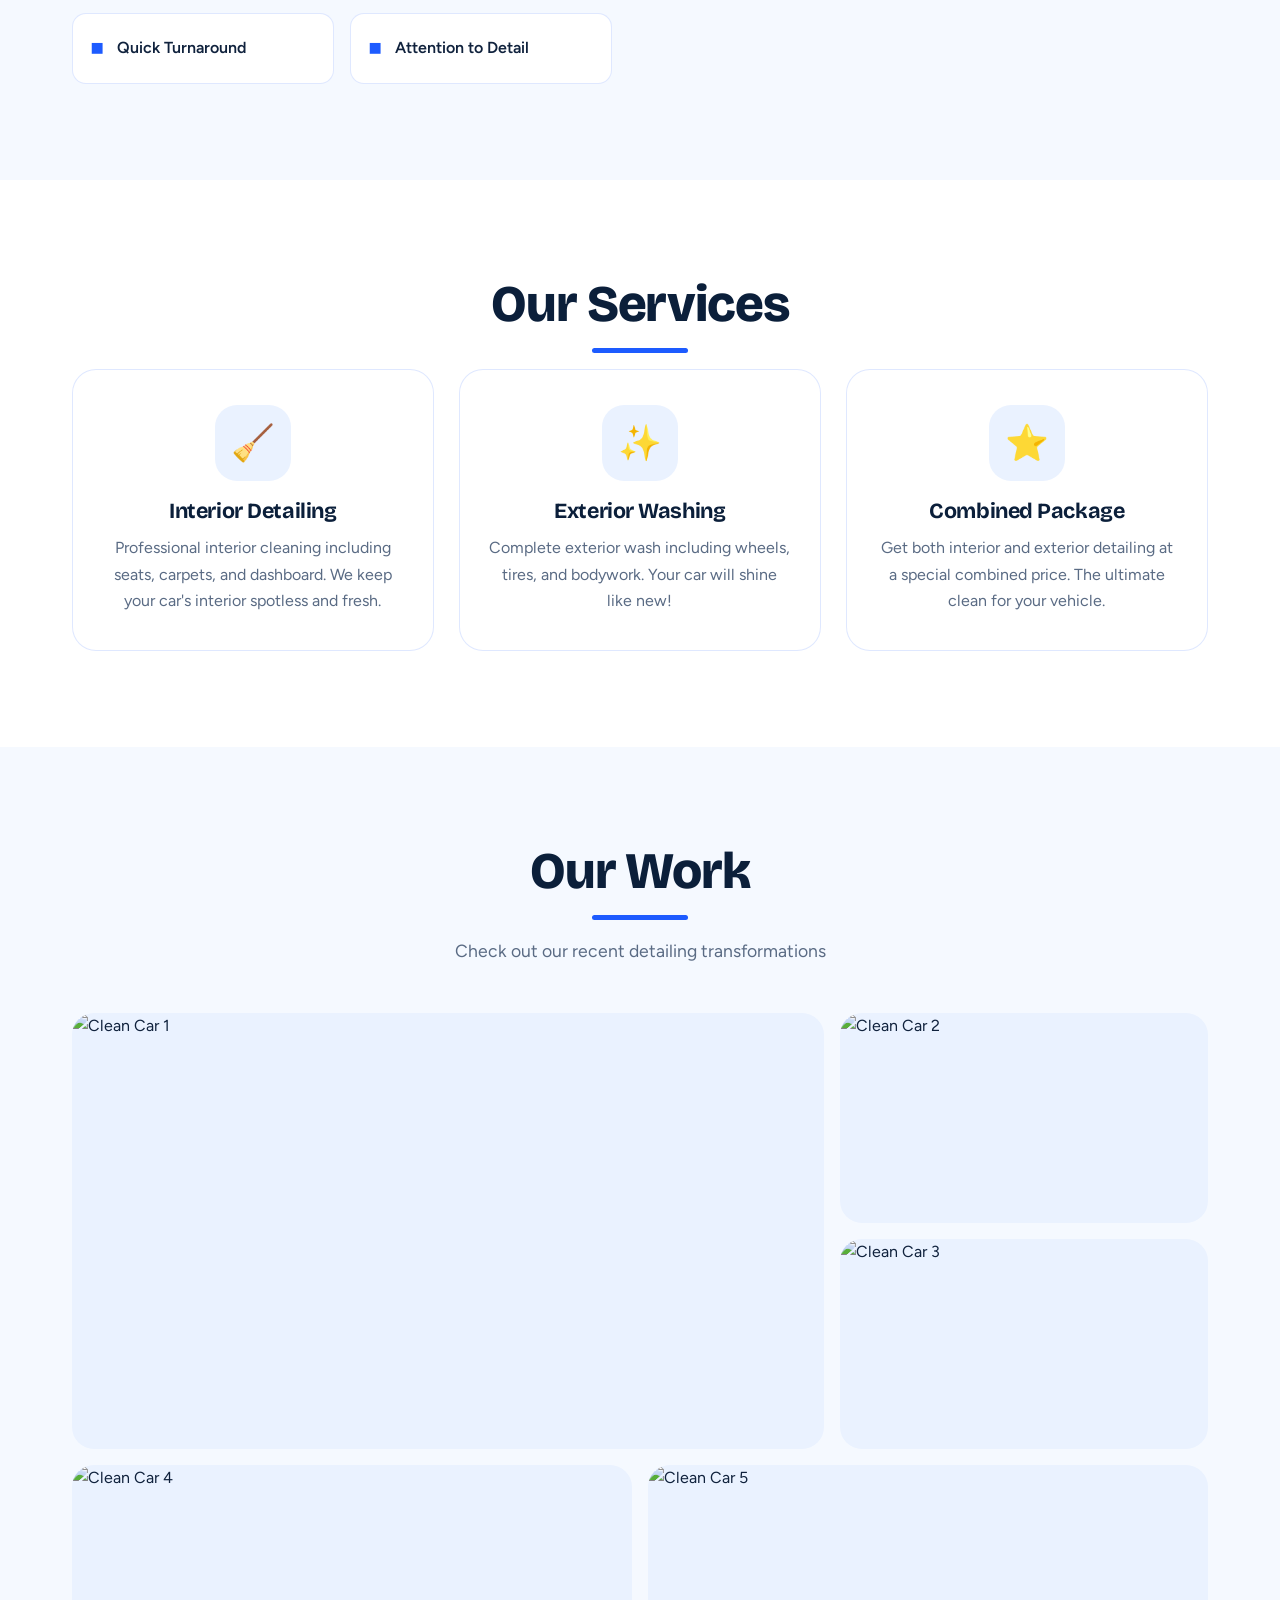
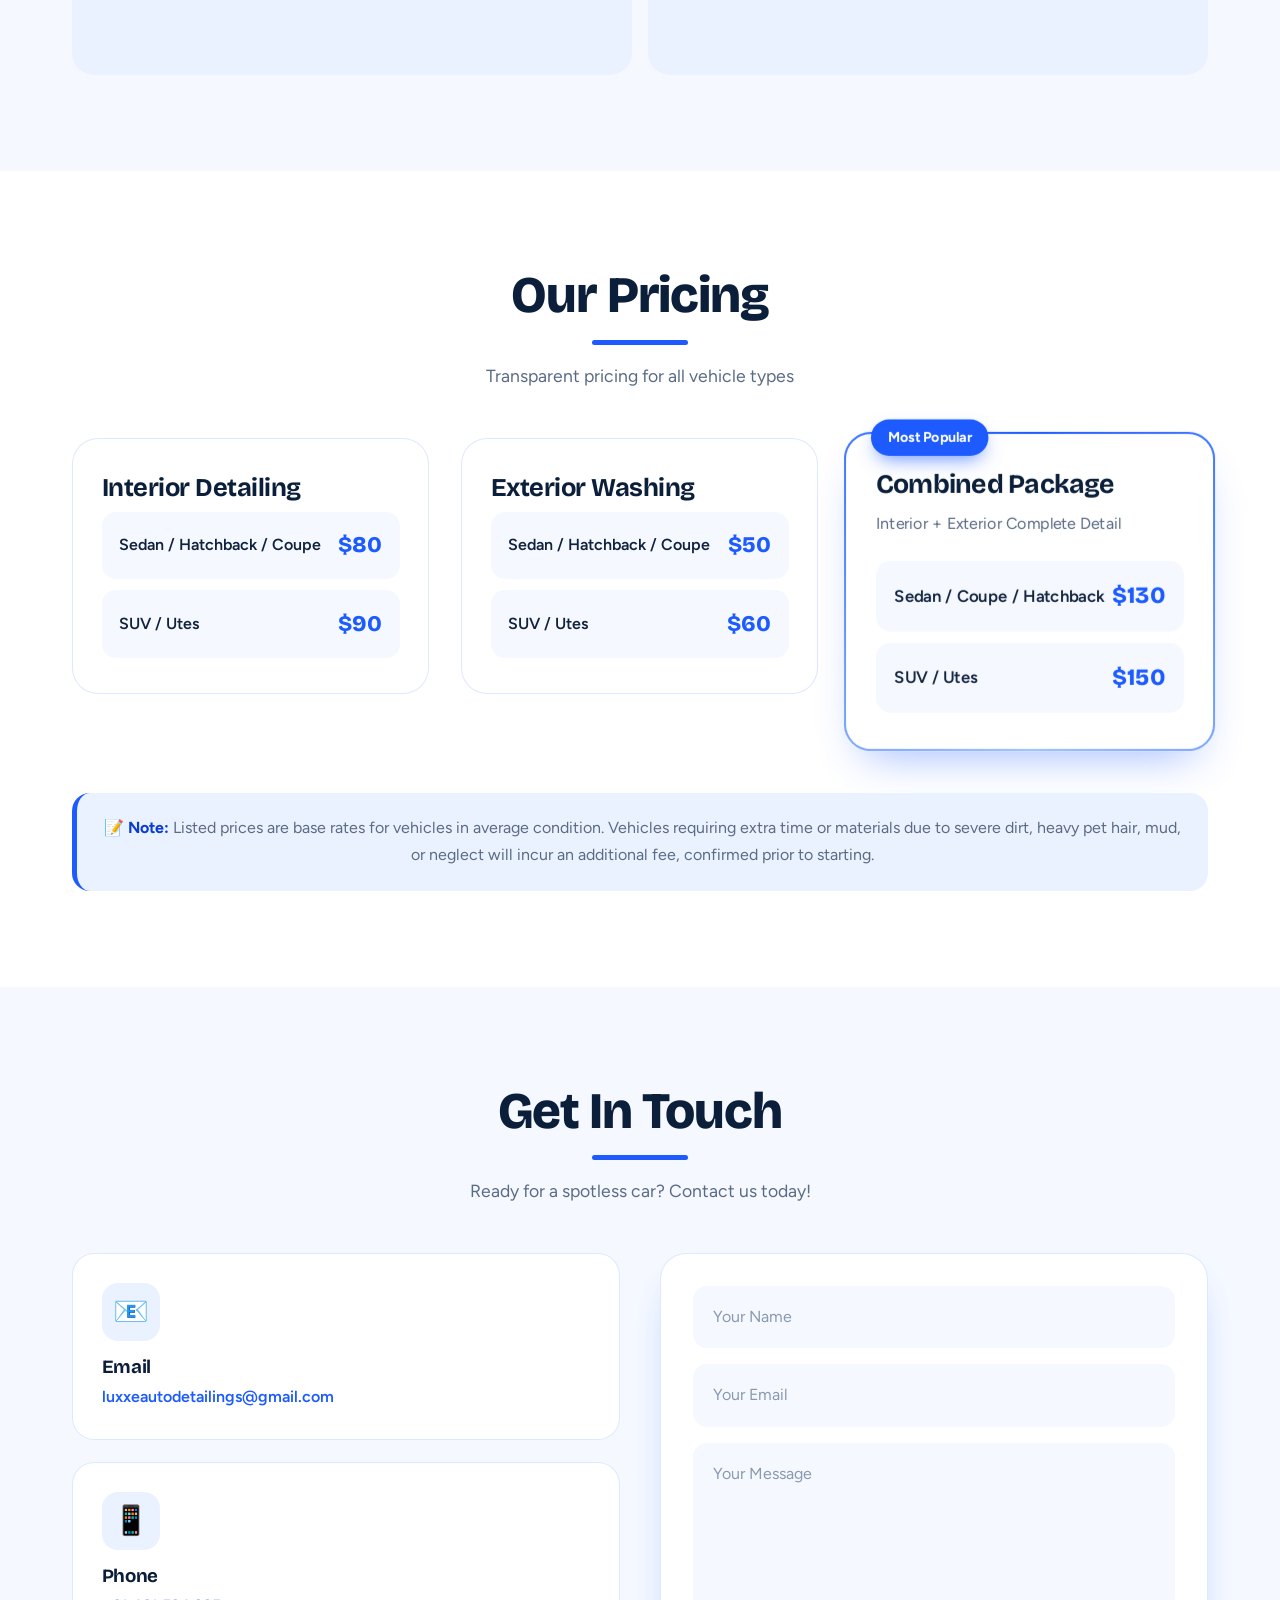
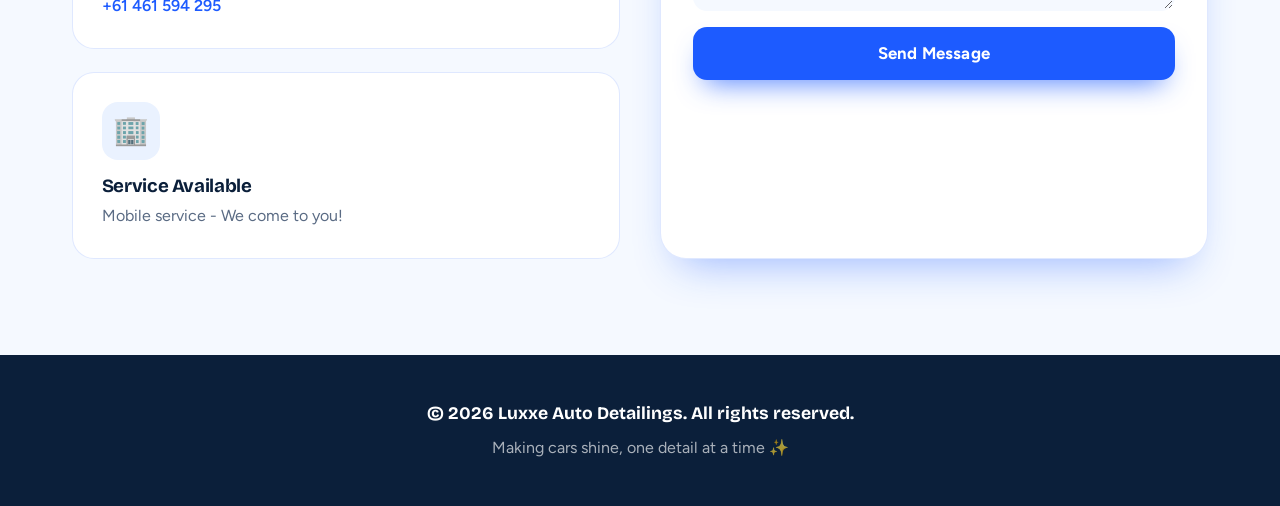
==== commit 104adc12: "Update index.html" ====
--- a/index.html
+++ b/index.html
@@ -6,7 +6,6 @@
     <title>Luxxe Auto Detailings - Professional Car Washing</title>
     <link rel="stylesheet" href="styles.css">
 </head>
-<script src="interactions.js" defer></script>
 <body>
     <!-- Navigation -->
     <nav class="navbar">
@@ -244,6 +243,7 @@
                     <div class="form-group">
                         <textarea placeholder="Your Message" rows="5" required></textarea>
                     </div>
+                    <p class="form-success" role="status">Thank you for reaching out! We will get back to you soon.</p>
                     <button type="submit" class="submit-btn">Send Message</button>
                 </form>
             </div>
--- a/styles.css
+++ b/styles.css
@@ -1,132 +1,289 @@
-(() => {
-    const $ = (s, c = document) => c.querySelector(s);
-    const $$ = (s, c = document) => [...c.querySelectorAll(s)];
-    const reduce = matchMedia('(prefers-reduced-motion: reduce)').matches;
-    const fine = matchMedia('(hover: hover) and (pointer: fine)').matches;
-
-    // Scroll progress bar + navbar state
-    const bar = document.createElement('div');
-    bar.className = 'scroll-progress';
-    document.body.append(bar);
-    const nav = $('.navbar');
-    const onScroll = () => {
-        const h = document.documentElement;
-        bar.style.transform = `scaleX(${h.scrollTop / (h.scrollHeight - h.clientHeight || 1)})`;
-        if (nav) nav.classList.toggle('scrolled', h.scrollTop > 30);
-    };
-    addEventListener('scroll', onScroll, { passive: true });
-    onScroll();
-
-    // Mobile menu
-    const burger = $('.hamburger');
-    const links = $('.nav-links');
-    if (burger && links) {
-        const close = () => { burger.classList.remove('active'); links.classList.remove('open'); };
-        burger.addEventListener('click', () => { burger.classList.toggle('active'); links.classList.toggle('open'); });
-        $$('a', links).forEach(a => a.addEventListener('click', close));
+@import url('https://fonts.googleapis.com/css2?family=Bricolage+Grotesque:opsz,wght@12..96,500..800&family=Figtree:wght@400..700&display=swap');
+
+@property --angle { syntax: '<angle>'; inherits: false; initial-value: 0deg; }
+
+* { margin: 0; padding: 0; box-sizing: border-box; }
+
+:root {
+    --blue: #1d5bff;
+    --blue-deep: #0b3bd1;
+    --sky: #eaf2ff;
+    --mist: #f5f9ff;
+    --navy: #0b1f3a;
+    --ink: #10223d;
+    --slate: #5a6b84;
+    --white: #ffffff;
+    --line: rgba(29, 91, 255, 0.14);
+    --glow: 0 22px 44px -20px rgba(29, 91, 255, 0.45);
+    --ease: cubic-bezier(0.2, 0.8, 0.2, 1);
+    --display: 'Bricolage Grotesque', 'Segoe UI', sans-serif;
+}
+
+html { scroll-behavior: smooth; scroll-padding-top: 76px; }
+
+body {
+    font-family: 'Figtree', 'Segoe UI', sans-serif;
+    background: var(--white);
+    color: var(--ink);
+    line-height: 1.65;
+    overflow-x: hidden;
+}
+
+h1, h2, h3 { font-family: var(--display); letter-spacing: -0.02em; line-height: 1.1; }
+
+:focus-visible { outline: 3px solid var(--blue); outline-offset: 3px; border-radius: 6px; }
+
+.container { max-width: 1200px; margin: 0 auto; padding: 0 2rem; }
+
+/* Scroll progress (created by interactions.js) */
+.scroll-progress {
+    position: fixed; top: 0; left: 0; width: 100%; height: 3px; z-index: 1100;
+    background: linear-gradient(90deg, var(--blue), #6fa4ff);
+    transform: scaleX(0); transform-origin: left;
+}
+
+/* Navigation */
+.navbar {
+    position: fixed; top: 0; width: 100%; z-index: 1000; padding: 1rem 0;
+    background: rgba(255, 255, 255, 0.78);
+    backdrop-filter: blur(16px) saturate(1.4);
+    -webkit-backdrop-filter: blur(16px) saturate(1.4);
+    border-bottom: 1px solid var(--line);
+    transition: padding 0.35s var(--ease), box-shadow 0.35s var(--ease), background 0.35s;
+}
+.navbar.scrolled { padding: 0.55rem 0; background: rgba(255, 255, 255, 0.92); box-shadow: 0 10px 30px -18px rgba(11, 31, 58, 0.4); }
+
+.nav-container { max-width: 1200px; margin: 0 auto; padding: 0 2rem; display: flex; justify-content: space-between; align-items: center; }
+
+.logo { display: flex; flex-direction: column; align-items: flex-start; gap: 0.1rem; }
+.logo-text { font-family: var(--display); font-size: 1.7rem; font-weight: 800; color: var(--blue); letter-spacing: -0.01em; }
+.logo-subtext { font-size: 0.78rem; color: var(--slate); letter-spacing: 0.04em; }
+
+.nav-links { display: flex; list-style: none; gap: 2.2rem; }
+.nav-link { color: var(--ink); text-decoration: none; font-weight: 600; position: relative; transition: color 0.25s; }
+.nav-link:hover, .nav-link.active { color: var(--blue); }
+.nav-link::after {
+    content: ''; position: absolute; left: 0; bottom: -6px; width: 100%; height: 3px; border-radius: 3px;
+    background: var(--blue); transform: scaleX(0); transform-origin: left; transition: transform 0.35s var(--ease);
+}
+.nav-link:hover::after, .nav-link.active::after { transform: scaleX(1); }
+
+.hamburger { display: none; flex-direction: column; cursor: pointer; padding: 6px; }
+.hamburger span { width: 26px; height: 3px; background: var(--blue); margin: 4px 0; border-radius: 3px; transition: transform 0.35s var(--ease), opacity 0.2s; }
+.hamburger.active span:nth-child(1) { transform: translateY(11px) rotate(45deg); }
+.hamburger.active span:nth-child(2) { opacity: 0; }
+.hamburger.active span:nth-child(3) { transform: translateY(-11px) rotate(-45deg); }
+
+/* Hero: the spotlight follows the cursor */
+.hero {
+    min-height: 100vh; padding: 110px 2rem 4rem;
+    display: flex; align-items: center; justify-content: center; position: relative; overflow: hidden;
+    background:
+        radial-gradient(520px circle at var(--mx, 50%) var(--my, 35%), rgba(111, 164, 255, 0.5), transparent 70%),
+        linear-gradient(160deg, rgba(11, 59, 209, 0.78) 0%, rgba(11, 31, 58, 0.88) 100%),
+        url('https://images.pexels.com/photos/3807517/pexels-photo-3807517.jpeg?auto=compress&cs=tinysrgb&w=1200') center/cover;
+}
+@media (hover: hover) { .hero { background-attachment: scroll, scroll, fixed; } }
+
+.hero::before { content: ''; position: absolute; inset: 0; z-index: 1; background-image: radial-gradient(rgba(255, 255, 255, 0.16) 1px, transparent 1px); background-size: 28px 28px; -webkit-mask-image: linear-gradient(to bottom, #000, transparent 85%); mask-image: linear-gradient(to bottom, #000, transparent 85%); }
+.hero::after { content: ''; position: absolute; left: 0; right: 0; bottom: 0; height: 120px; z-index: 2; background: linear-gradient(to bottom, transparent, var(--white)); }
+.hero-overlay { display: none; }
+
+.hero-content { position: relative; z-index: 10; text-align: center; max-width: 860px; }
+.hero h1 { font-size: clamp(2.4rem, 7vw, 5rem); font-weight: 800; color: var(--white); margin-bottom: 1.2rem; animation: rise 0.9s var(--ease) backwards; }
+.hero p { font-size: clamp(1.05rem, 2.4vw, 1.5rem); color: rgba(255, 255, 255, 0.88); margin-bottom: 2.2rem; animation: rise 0.9s 0.15s var(--ease) backwards; }
+.hero .cta-button { animation: rise 0.9s 0.3s var(--ease) backwards; }
+
+@keyframes rise { from { opacity: 0; transform: translateY(34px); } to { opacity: 1; transform: none; } }
+
+.cta-button, .submit-btn {
+    position: relative; overflow: hidden; cursor: pointer; font-family: inherit; font-weight: 700; letter-spacing: 0.01em;
+    background: var(--blue); color: var(--white); border: none;
+    translate: var(--tx, 0) var(--ty, 0);
+    transition: transform 0.3s var(--ease), box-shadow 0.3s var(--ease), background 0.3s, translate 0.2s ease-out;
+}
+.cta-button { padding: 1.1rem 2.8rem; font-size: 1.1rem; border-radius: 999px; box-shadow: 0 14px 34px -10px rgba(29, 91, 255, 0.8), 0 0 0 6px rgba(255, 255, 255, 0.14); }
+.cta-button:hover { transform: translateY(-3px) scale(1.04); background: var(--white); color: var(--blue); box-shadow: 0 18px 40px -10px rgba(0, 0, 0, 0.4), 0 0 0 10px rgba(255, 255, 255, 0.2); }
+.cta-button:active, .submit-btn:active { transform: scale(0.97); }
+
+.ripple { position: absolute; border-radius: 50%; background: rgba(255, 255, 255, 0.55); transform: scale(0); animation: ripple 0.65s linear; pointer-events: none; }
+.cta-button:hover .ripple { background: rgba(29, 91, 255, 0.3); }
+@keyframes ripple { to { transform: scale(4); opacity: 0; } }
+
+/* Shared reveal + tilt (classes added by interactions.js) */
+.reveal { opacity: 0; translate: 0 28px; transition: opacity 0.7s var(--ease) var(--d, 0s), translate 0.7s var(--ease) var(--d, 0s); }
+.reveal.in { opacity: 1; translate: 0 0; }
+
+.tilt {
+    position: relative;
+    transform: perspective(900px) rotateX(var(--rx, 0deg)) rotateY(var(--ry, 0deg)) translateY(var(--lift, 0px)) scale(var(--s, 1));
+    transition: transform 0.3s var(--ease), box-shadow 0.3s, border-color 0.3s;
+    will-change: transform;
+}
+.tilt.reveal { transition: transform 0.3s var(--ease), box-shadow 0.3s, border-color 0.3s, opacity 0.7s var(--ease) var(--d, 0s), translate 0.7s var(--ease) var(--d, 0s); }
+.tilt:hover { --lift: -8px; }
+.tilt::before {
+    content: ''; position: absolute; inset: 0; border-radius: inherit; pointer-events: none; opacity: 0; transition: opacity 0.3s;
+    background: radial-gradient(260px circle at var(--gx, 50%) var(--gy, 50%), rgba(29, 91, 255, 0.14), transparent 65%);
+}
+.tilt:hover::before { opacity: 1; }
+
+/* Sections */
+.section-title { font-size: clamp(2rem, 4.5vw, 3.2rem); font-weight: 800; text-align: center; color: var(--navy); margin-bottom: 1rem; }
+.section-title::after { content: ''; display: block; width: 24px; height: 5px; background: var(--blue); margin: 1rem auto 0; border-radius: 5px; transition: width 0.9s var(--ease) 0.2s; }
+.section-title.in::after { width: 96px; }
+
+.gallery-subtitle, .pricing-subtitle, .contact-subtitle { text-align: center; color: var(--slate); font-size: 1.1rem; margin: 0 auto 3rem; max-width: 60ch; }
+
+/* About */
+.about { padding: 6rem 2rem; background: var(--mist); }
+.about-content { display: grid; grid-template-columns: 1fr 1fr; gap: 3.5rem; align-items: center; max-width: 1200px; margin: 0 auto; }
+.about h2 { font-size: clamp(2rem, 4vw, 2.8rem); color: var(--navy); margin-bottom: 1.2rem; }
+.about h3 { font-size: 1.4rem; color: var(--blue); margin: 1.5rem 0 0.6rem; }
+.about p { color: var(--slate); margin-bottom: 1rem; max-width: 60ch; }
+
+.about-features { display: grid; grid-template-columns: 1fr 1fr; gap: 1rem; margin-top: 2rem; }
+.feature { display: flex; align-items: center; gap: 0.8rem; padding: 1rem 1.1rem; background: var(--white); border: 1px solid var(--line); border-radius: 14px; transition: transform 0.3s var(--ease), background 0.3s, box-shadow 0.3s; }
+.feature:hover { transform: translateX(8px); background: var(--blue); box-shadow: var(--glow); }
+.feature-icon { font-size: 1.4rem; color: var(--blue); transition: color 0.3s; }
+.feature span:last-child { color: var(--ink); font-weight: 600; transition: color 0.3s; }
+.feature:hover .feature-icon, .feature:hover span:last-child { color: var(--white); }
+
+.about-image { position: relative; }
+.about-image::before { content: ''; position: absolute; inset: 18px -18px -18px 18px; border-radius: 28px; background: var(--sky); border: 2px solid var(--line); transition: inset 0.4s var(--ease); }
+.about-image:hover::before { inset: 10px -10px -10px 10px; }
+.about-image img { position: relative; width: 100%; display: block; border-radius: 28px; box-shadow: var(--glow); transition: transform 0.5s var(--ease); }
+.about-image:hover img { transform: scale(1.02) rotate(-0.6deg); }
+
+/* Services */
+.services { padding: 6rem 2rem; background: var(--white); }
+.services-grid { display: grid; grid-template-columns: repeat(auto-fit, minmax(280px, 1fr)); gap: 1.6rem; max-width: 1200px; margin: 0 auto; }
+.service-card { background: var(--white); padding: 2.2rem 1.8rem; border-radius: 24px; border: 1px solid var(--line); text-align: center; cursor: pointer; }
+.service-card:hover { border-color: var(--blue); box-shadow: var(--glow); }
+.service-icon {
+    width: 76px; height: 76px; margin: 0 auto 1.2rem; display: grid; place-items: center; font-size: 2.2rem;
+    background: var(--sky); border-radius: 22px; transition: transform 0.5s var(--ease), background 0.3s, border-radius 0.5s var(--ease);
+}
+.service-card:hover .service-icon { transform: rotate(-8deg) scale(1.12); background: var(--blue); border-radius: 50%; }
+.service-card h3 { color: var(--navy); font-size: 1.35rem; margin-bottom: 0.7rem; }
+.service-card p { color: var(--slate); }
+
+/* Gallery: bento grid */
+.gallery { padding: 6rem 2rem; background: var(--mist); }
+.gallery-grid { display: grid; grid-template-columns: repeat(6, 1fr); grid-auto-rows: 210px; gap: 1rem; margin: 0 auto; max-width: 1200px; }
+.gallery-item { position: relative; overflow: hidden; border-radius: 22px; cursor: zoom-in; grid-column: span 2; background: var(--sky); transition: box-shadow 0.4s, transform 0.4s var(--ease); }
+.gallery-item:nth-child(1) { grid-column: span 4; grid-row: span 2; }
+.gallery-item:nth-child(4), .gallery-item:nth-child(5) { grid-column: span 3; }
+.gallery-item:hover { box-shadow: var(--glow); transform: translateY(-4px); }
+.gallery-item img { width: 100%; height: 100%; object-fit: cover; display: block; transition: transform 0.7s var(--ease); }
+.gallery-item:hover img { transform: scale(1.08); }
+.gallery-overlay { position: absolute; inset: 0; display: flex; align-items: flex-end; background: linear-gradient(to top, rgba(11, 59, 209, 0.85), transparent 60%); opacity: 0; transition: opacity 0.4s; }
+.gallery-item:hover .gallery-overlay { opacity: 1; }
+.gallery-overlay p { color: var(--white); font-family: var(--display); font-size: 1.25rem; font-weight: 700; padding: 1.4rem; transform: translateY(16px); transition: transform 0.4s var(--ease); }
+.gallery-item:hover .gallery-overlay p { transform: none; }
+
+.lightbox { position: fixed; inset: 0; z-index: 2000; display: grid; place-items: center; padding: 2rem; background: rgba(11, 31, 58, 0.92); backdrop-filter: blur(6px); opacity: 0; visibility: hidden; transition: opacity 0.3s, visibility 0.3s; cursor: zoom-out; }
+.lightbox.open { opacity: 1; visibility: visible; }
+.lightbox img { max-width: min(1100px, 100%); max-height: 88vh; border-radius: 18px; box-shadow: 0 30px 80px rgba(0, 0, 0, 0.5); transform: scale(0.92); transition: transform 0.4s var(--ease); }
+.lightbox.open img { transform: scale(1); }
+
+/* Pricing */
+.pricing { padding: 6rem 2rem; background: var(--white); }
+.pricing-tables { display: grid; grid-template-columns: repeat(auto-fit, minmax(300px, 1fr)); gap: 2rem; margin: 0 auto 3rem; max-width: 1200px; align-items: start; }
+.pricing-card { background: var(--white); padding: 2.2rem 1.8rem; border-radius: 26px; border: 1px solid var(--line); }
+.pricing-card:hover { border-color: var(--blue); box-shadow: var(--glow); }
+.pricing-card.featured {
+    --s: 1.04; border: 2px solid transparent;
+    background: linear-gradient(var(--white), var(--white)) padding-box, conic-gradient(from var(--angle), #1d5bff, #9cc2ff, #1d5bff) border-box;
+    animation: spin 6s linear infinite; box-shadow: var(--glow);
+}
+@keyframes spin { to { --angle: 360deg; } }
+.featured-badge { position: absolute; top: -14px; left: 24px; background: var(--blue); color: var(--white); padding: 0.4rem 1rem; border-radius: 999px; font-size: 0.85rem; font-weight: 700; box-shadow: 0 8px 18px -6px rgba(29, 91, 255, 0.7); }
+.pricing-card-title { color: var(--navy); font-size: 1.6rem; margin-bottom: 0.6rem; }
+.pricing-description { color: var(--slate); font-size: 0.96rem; margin-bottom: 1.5rem; }
+.pricing-list { display: flex; flex-direction: column; gap: 0.7rem; }
+.pricing-item { display: flex; justify-content: space-between; align-items: center; padding: 0.95rem 1.1rem; background: var(--mist); border-radius: 14px; transition: background 0.3s, transform 0.3s var(--ease), box-shadow 0.3s; }
+.pricing-item:hover { background: var(--blue); transform: translateX(6px); box-shadow: var(--glow); }
+.vehicle-type { color: var(--ink); font-weight: 600; transition: color 0.3s; }
+.price { color: var(--blue); font-family: var(--display); font-size: 1.4rem; font-weight: 800; transition: color 0.3s; }
+.pricing-item:hover .vehicle-type, .pricing-item:hover .price { color: var(--white); }
+.pricing-note { max-width: 1200px; margin: 0 auto; background: var(--sky); padding: 1.4rem; border-radius: 18px; border-left: 5px solid var(--blue); text-align: center; }
+.pricing-note p { color: var(--slate); }
+.pricing-note strong { color: var(--blue-deep); }
+
+/* Contact */
+.contact { padding: 6rem 2rem; background: var(--mist); }
+.contact-content { display: grid; grid-template-columns: 1fr 1fr; gap: 2.5rem; margin: 3rem auto 0; max-width: 1200px; }
+.contact-info { display: flex; flex-direction: column; gap: 1.4rem; }
+.contact-item { background: var(--white); padding: 1.8rem; border-radius: 22px; border: 1px solid var(--line); }
+.contact-item:hover { border-color: var(--blue); box-shadow: var(--glow); }
+.contact-icon { width: 58px; height: 58px; display: grid; place-items: center; font-size: 1.8rem; background: var(--sky); border-radius: 16px; margin-bottom: 1rem; transition: transform 0.4s var(--ease); }
+.contact-item:hover .contact-icon { transform: scale(1.12) rotate(-6deg); }
+.contact-item h3 { color: var(--navy); margin-bottom: 0.4rem; }
+.contact-item p { color: var(--slate); }
+.contact-item a { color: var(--blue); font-weight: 600; text-decoration: none; background: linear-gradient(var(--blue), var(--blue)) 0 100% / 0 2px no-repeat; transition: background-size 0.35s var(--ease); }
+.contact-item a:hover { background-size: 100% 2px; }
+
+.social-links { position: fixed; bottom: 28px; right: 28px; display: flex; gap: 12px; z-index: 100; }
+.social-link { width: 50px; height: 50px; border-radius: 50%; display: flex; align-items: center; justify-content: center; text-decoration: none; font-weight: 800; font-size: 1.4rem; background: var(--blue); color: var(--white); box-shadow: 0 12px 24px -8px rgba(29, 91, 255, 0.7); transition: transform 0.3s var(--ease), background 0.3s, color 0.3s; }
+.social-link:hover { transform: translateY(-5px) scale(1.1); background: var(--white); color: var(--blue); }
+.social-link.instagram::before { content: 'in'; font-size: 0.7rem; font-weight: 800; }
+.social-link.facebook::before { content: 'f'; font-size: 1.2rem; font-weight: 800; }
+
+.contact-form { background: var(--white); padding: 2rem; border-radius: 26px; border: 1px solid var(--line); display: flex; flex-direction: column; gap: 1rem; box-shadow: var(--glow); }
+.form-group { display: flex; }
+.form-group input, .form-group textarea {
+    width: 100%; padding: 1rem 1.1rem; font: inherit; color: var(--ink); background: var(--mist);
+    border: 2px solid transparent; border-radius: 14px; transition: border-color 0.25s, background 0.25s, box-shadow 0.25s, transform 0.25s var(--ease);
+}
+.form-group input::placeholder, .form-group textarea::placeholder { color: #8a99b0; }
+.form-group input:focus, .form-group textarea:focus { outline: none; background: var(--white); border-color: var(--blue); box-shadow: 0 0 0 5px rgba(29, 91, 255, 0.14); transform: translateY(-2px); }
+.submit-btn { padding: 1.05rem 2rem; font-size: 1.05rem; border-radius: 14px; box-shadow: 0 14px 28px -12px rgba(29, 91, 255, 0.8); }
+.submit-btn:hover { background: var(--blue-deep); transform: translateY(-3px); }
+
+/* Contact form success state */
+.form-success { display: none; padding: 2.5rem 1rem; text-align: center; font-family: var(--display); font-size: 1.4rem; font-weight: 700; color: var(--blue); }
+.contact-form.sent > :not(.form-success) { display: none; }
+.contact-form.sent > .form-success { display: block; }
+
+/* Footer */
+.footer { background: var(--navy); padding: 2.4rem 2rem; text-align: center; }
+.footer p { color: rgba(255, 255, 255, 0.65); margin: 0.4rem 0; }
+.footer p:first-child { color: var(--white); font-family: var(--display); font-weight: 700; font-size: 1.1rem; }
+
+/* Responsive */
+@media (max-width: 900px) {
+    .about-content, .contact-content { grid-template-columns: 1fr; }
+    .about-image::before { display: none; }
+}
+
+@media (max-width: 768px) {
+    .hamburger { display: flex; }
+    .nav-links {
+        position: absolute; top: 100%; left: 0; right: 0; flex-direction: column; gap: 0; padding: 0.5rem 2rem 1.2rem;
+        background: rgba(255, 255, 255, 0.97); border-bottom: 1px solid var(--line);
+        clip-path: inset(0 0 100% 0); visibility: hidden; transition: clip-path 0.45s var(--ease), visibility 0.45s;
     }
-
-    // Highlight the nav link for the section in view
-    const navLinks = $$('.nav-link[href^="#"]');
-    const sections = navLinks.map(a => $(a.getAttribute('href'))).filter(Boolean);
-    if (sections.length) {
-        const spy = new IntersectionObserver(entries => {
-            entries.forEach(e => {
-                if (e.isIntersecting) {
-                    navLinks.forEach(a => a.classList.toggle('active', a.getAttribute('href') === '#' + e.target.id));
-                }
-            });
-        }, { rootMargin: '-45% 0px -50% 0px' });
-        sections.forEach(s => spy.observe(s));
-    }
-
-    // Reveal on scroll
-    const revealSel = '.section-title, .gallery-subtitle, .pricing-subtitle, .contact-subtitle, .about-content > *, .feature, .service-card, .gallery-item, .pricing-card, .pricing-note, .contact-item, .contact-form';
-    if (!reduce && 'IntersectionObserver' in window) {
-        const io = new IntersectionObserver(entries => {
-            entries.forEach(e => { if (e.isIntersecting) { e.target.classList.add('in'); io.unobserve(e.target); } });
-        }, { threshold: 0.15 });
-        $$(revealSel).forEach(el => {
-            const i = [...el.parentElement.children].indexOf(el);
-            el.style.setProperty('--d', (i % 5) * 0.08 + 's');
-            el.classList.add('reveal');
-            io.observe(el);
-        });
-    }
-
-    // 3D tilt + moving highlight on cards
-    if (fine && !reduce) {
-        $$('.service-card, .pricing-card, .contact-item').forEach(card => {
-            card.classList.add('tilt');
-            card.addEventListener('mousemove', e => {
-                const r = card.getBoundingClientRect();
-                const x = (e.clientX - r.left) / r.width;
-                const y = (e.clientY - r.top) / r.height;
-                card.style.setProperty('--ry', ((x - 0.5) * 10) + 'deg');
-                card.style.setProperty('--rx', ((0.5 - y) * 10) + 'deg');
-                card.style.setProperty('--gx', x * 100 + '%');
-                card.style.setProperty('--gy', y * 100 + '%');
-            });
-            card.addEventListener('mouseleave', () => {
-                card.style.setProperty('--rx', '0deg');
-                card.style.setProperty('--ry', '0deg');
-            });
-        });
-
-        // Hero spotlight follows the cursor
-        const hero = $('.hero');
-        if (hero) {
-            hero.addEventListener('mousemove', e => {
-                const r = hero.getBoundingClientRect();
-                hero.style.setProperty('--mx', e.clientX - r.left + 'px');
-                hero.style.setProperty('--my', e.clientY - r.top + 'px');
-            });
-        }
-
-        // Magnetic buttons
-        $$('.cta-button, .submit-btn').forEach(btn => {
-            btn.addEventListener('mousemove', e => {
-                const r = btn.getBoundingClientRect();
-                btn.style.setProperty('--tx', (e.clientX - r.left - r.width / 2) * 0.2 + 'px');
-                btn.style.setProperty('--ty', (e.clientY - r.top - r.height / 2) * 0.3 + 'px');
-            });
-            btn.addEventListener('mouseleave', () => {
-                btn.style.setProperty('--tx', '0px');
-                btn.style.setProperty('--ty', '0px');
-            });
-        });
-    }
-
-    // Click ripple
-    $$('.cta-button, .submit-btn').forEach(btn => {
-        btn.addEventListener('click', e => {
-            const r = btn.getBoundingClientRect();
-            const size = Math.max(r.width, r.height);
-            const dot = document.createElement('span');
-            dot.className = 'ripple';
-            dot.style.cssText = `width:${size}px;height:${size}px;left:${e.clientX - r.left - size / 2}px;top:${e.clientY - r.top - size / 2}px`;
-            btn.append(dot);
-            setTimeout(() => dot.remove(), 700);
-        });
-    });
-
-    // Gallery lightbox
-    const items = $$('.gallery-item');
-    if (items.length) {
-        const box = document.createElement('div');
-        box.className = 'lightbox';
-        box.innerHTML = '<img alt="">';
-        document.body.append(box);
-        const big = $('img', box);
-        const shut = () => box.classList.remove('open');
-        items.forEach(item => item.addEventListener('click', () => {
-            const img = $('img', item);
-            if (!img) return;
-            big.src = img.currentSrc || img.src;
-            big.alt = img.alt;
-            box.classList.add('open');
-        }));
-        box.addEventListener('click', shut);
-        addEventListener('keydown', e => { if (e.key === 'Escape') shut(); });
-    }
-})();
+    .nav-links.open { clip-path: inset(0); visibility: visible; }
+    .nav-link { display: block; padding: 0.9rem 0; }
+    .nav-link::after { display: none; }
+    .about-features { grid-template-columns: 1fr; }
+    .pricing-card.featured { --s: 1; }
+    .gallery-grid { grid-template-columns: 1fr 1fr; grid-auto-rows: 170px; }
+    .gallery-item, .gallery-item:nth-child(4), .gallery-item:nth-child(5) { grid-column: span 1; grid-row: auto; }
+    .gallery-item:nth-child(1) { grid-column: span 2; grid-row: span 2; }
+    .social-links { bottom: 18px; right: 18px; gap: 10px; }
+    .social-link { width: 44px; height: 44px; font-size: 1.2rem; }
+}
+
+@media (max-width: 480px) {
+    .nav-container { padding: 0 1rem; }
+    .about, .services, .gallery, .pricing, .contact { padding: 3.5rem 1rem; }
+    .services-grid, .pricing-tables { grid-template-columns: 1fr; }
+    .cta-button { padding: 0.9rem 2rem; font-size: 1rem; }
+}
+
+@media (prefers-reduced-motion: reduce) {
+    *, *::before, *::after { animation: none !important; transition-duration: 0.01ms !important; scroll-behavior: auto !important; }
+    .reveal { opacity: 1; translate: none; }
+}
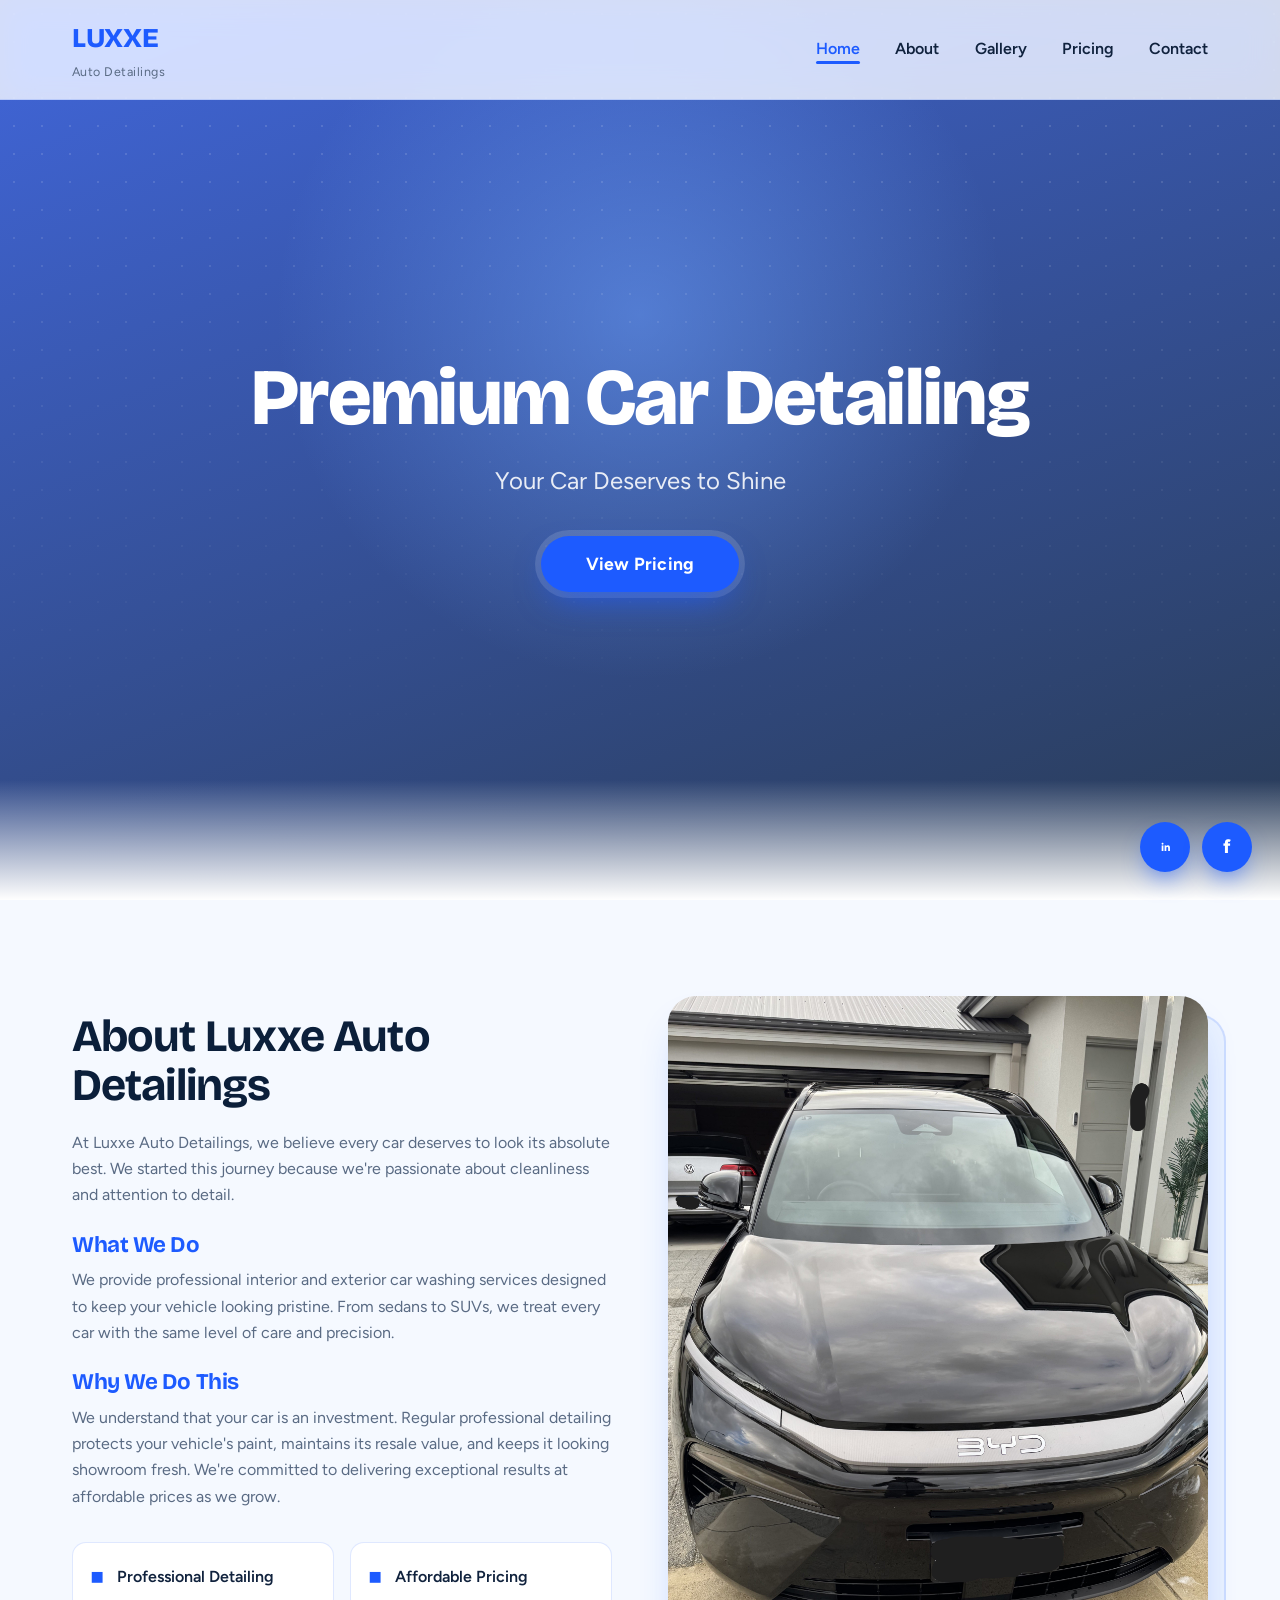
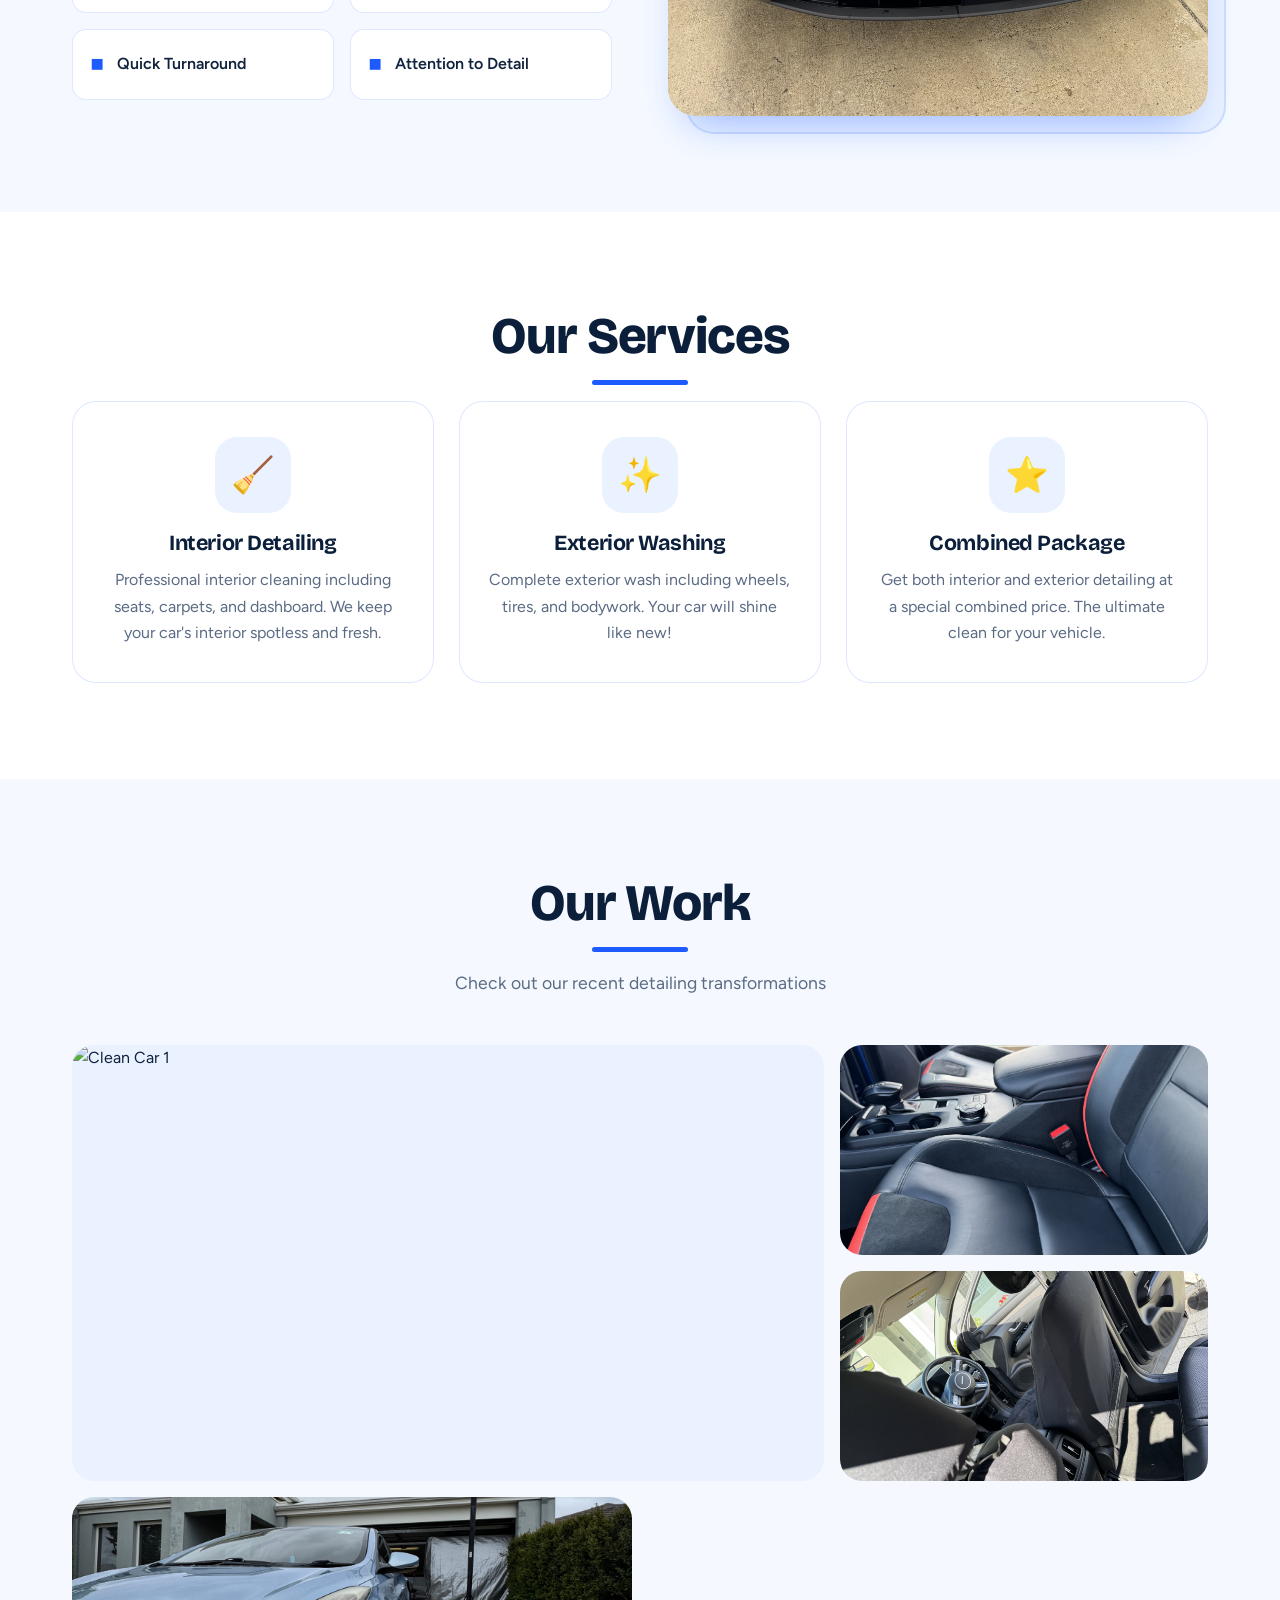
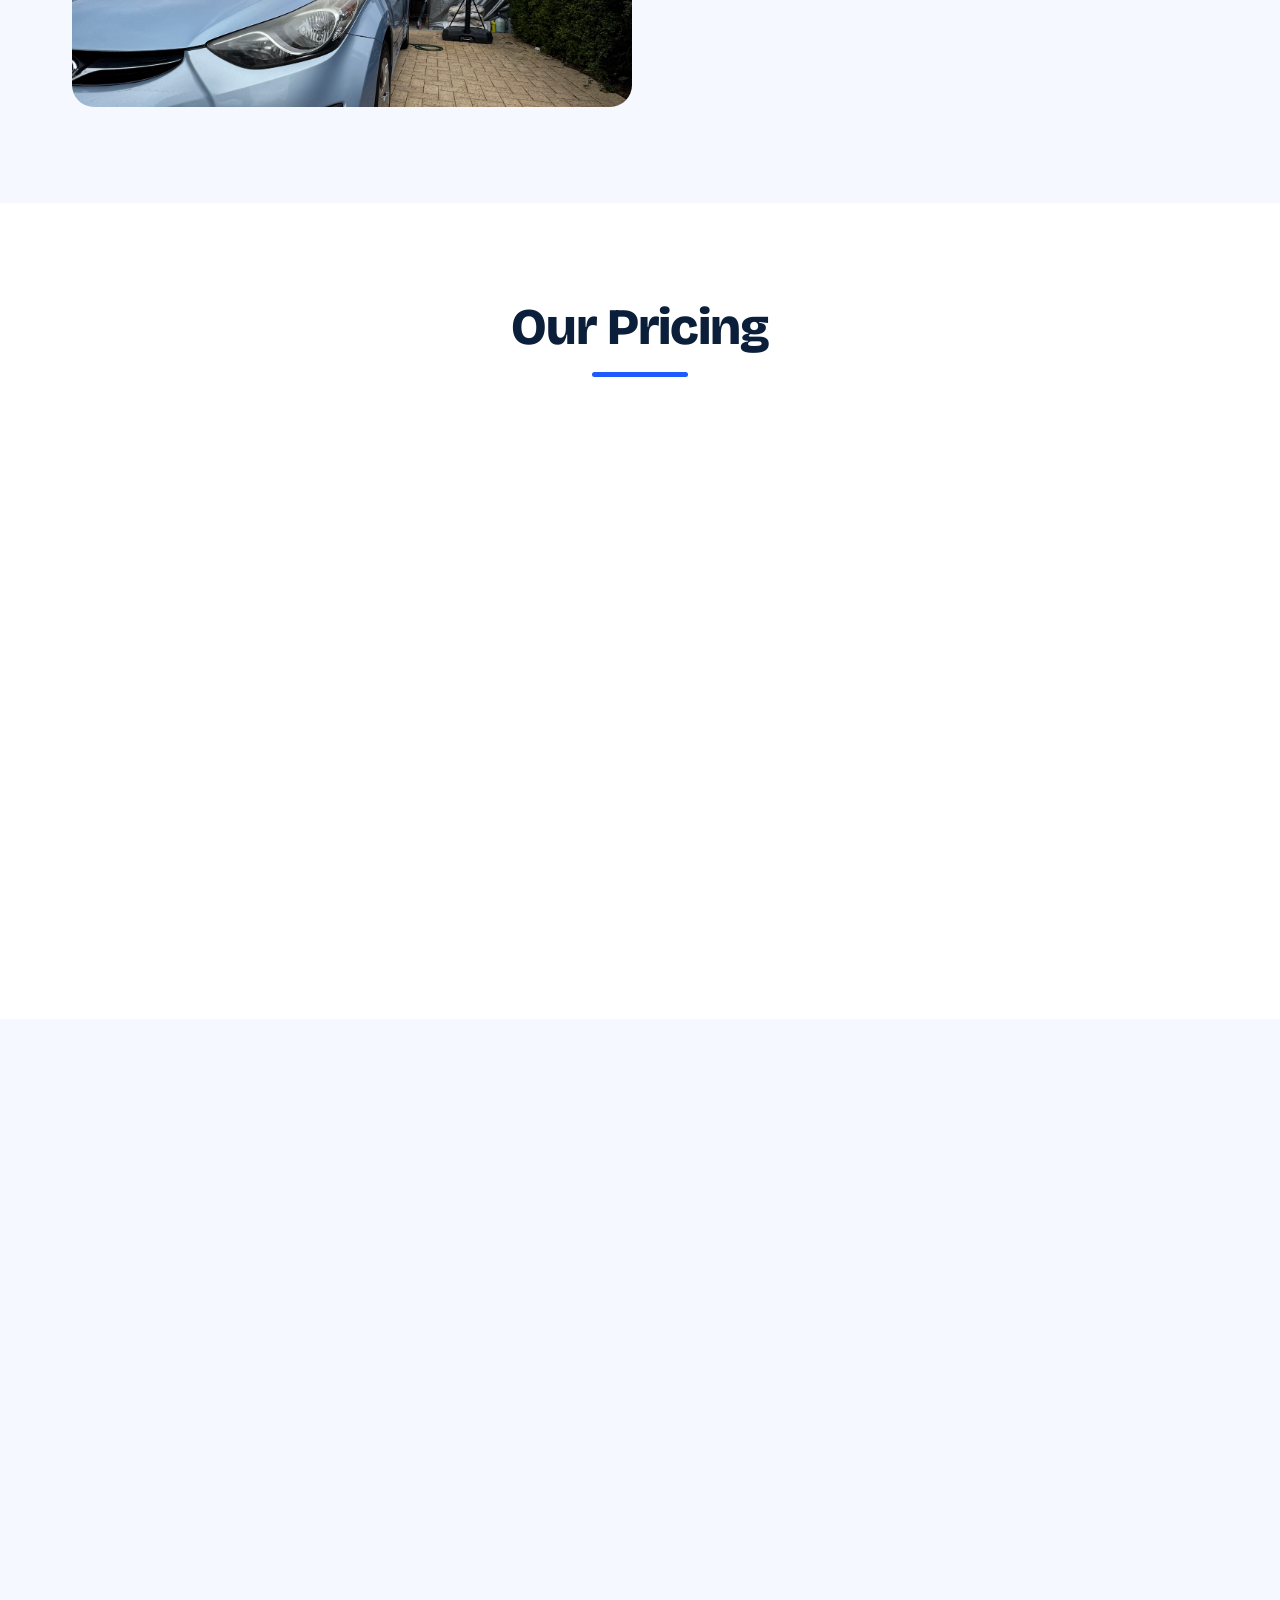
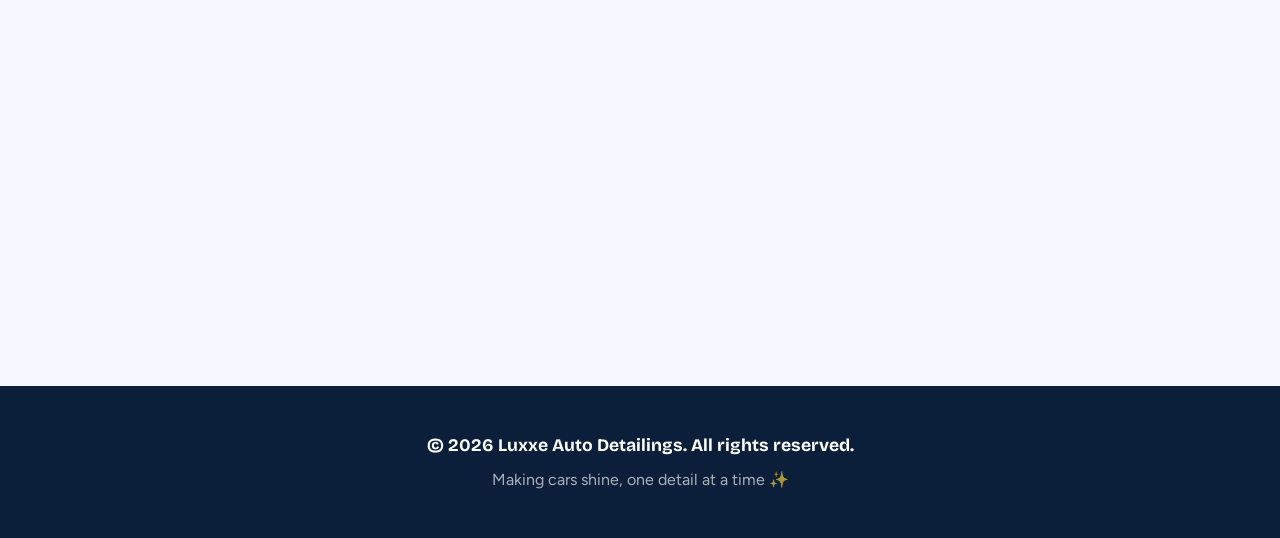
==== commit 5549e934: "Update index.html" ====
--- a/index.html
+++ b/index.html
@@ -73,7 +73,7 @@
                     </div>
                 </div>
                 <div class="about-image">
-                    <img src="https://irp-cdn.multiscreensite.com/f02c38a6/img_2948.jpg?w=500&h=400&fit=crop" alt="Car Detailing">
+                    <img src="IMG_0765.jpg?w=500&h=400&fit=crop" alt="Car Detailing">
                 </div>
             </div>
         </div>
@@ -117,25 +117,19 @@
                     </div>
                 </div>
                 <div class="gallery-item">
-                    <img src="https://matickautowash.com/wp-content/uploads/Five-Things-To-Look-For-in-a-Car-Wash-scaled.jpg?auto=compress&cs=tinysrgb&w=600" alt="Clean Car 2">
-                    <div class="gallery-overlay">
-                        <p>Sports Car - Full Detail</p>
-                    </div>
-                </div>
-                <div class="gallery-item">
-                    <img src="https://www.valetconnections.com/wp-content/uploads/2022/05/car-detailing.jpg?auto=compress&cs=tinysrgb&w=600" alt="Clean Car 3">
+                    <img src="IMG_0716.jpg?auto=compress&cs=tinysrgb&w=600" alt="Clean Car 2">
+                    <div class="gallery-overlay">
+                        <p>Truck  - Interior Detail</p>
+                    </div>
+                </div>
+                <div class="gallery-item">
+                    <img src="IMG_0965.jpg?auto=compress&cs=tinysrgb&w=600" alt="Clean Car 3">
                     <div class="gallery-overlay">
                         <p>SUV - Interior Cleaning</p>
                     </div>
                 </div>
                 <div class="gallery-item">
-                    <img src="https://getneat.com.au/cdn/shop/files/IMG_2322.jpg?v=1737007257&width=4032?auto=compress&cs=tinysrgb&w=600" alt="Clean Car 4">
-                    <div class="gallery-overlay">
-                        <p>Hatchback - Exterior Wash</p>
-                    </div>
-                </div>
-                <div class="gallery-item">
-                    <img src="https://conciergecarwash.com.au/wp-content/uploads/2020/09/Super-Wash-e1600656445898.jpg?auto=compress&cs=tinysrgb&w=600" alt="Clean Car 5">
+                    <img src="IMG_1074.jpg?auto=compress&cs=tinysrgb&w=600" alt="Clean Car 5">
                     <div class="gallery-overlay">
                         <p>Sedan - Full Treatment</p>
                     </div>
